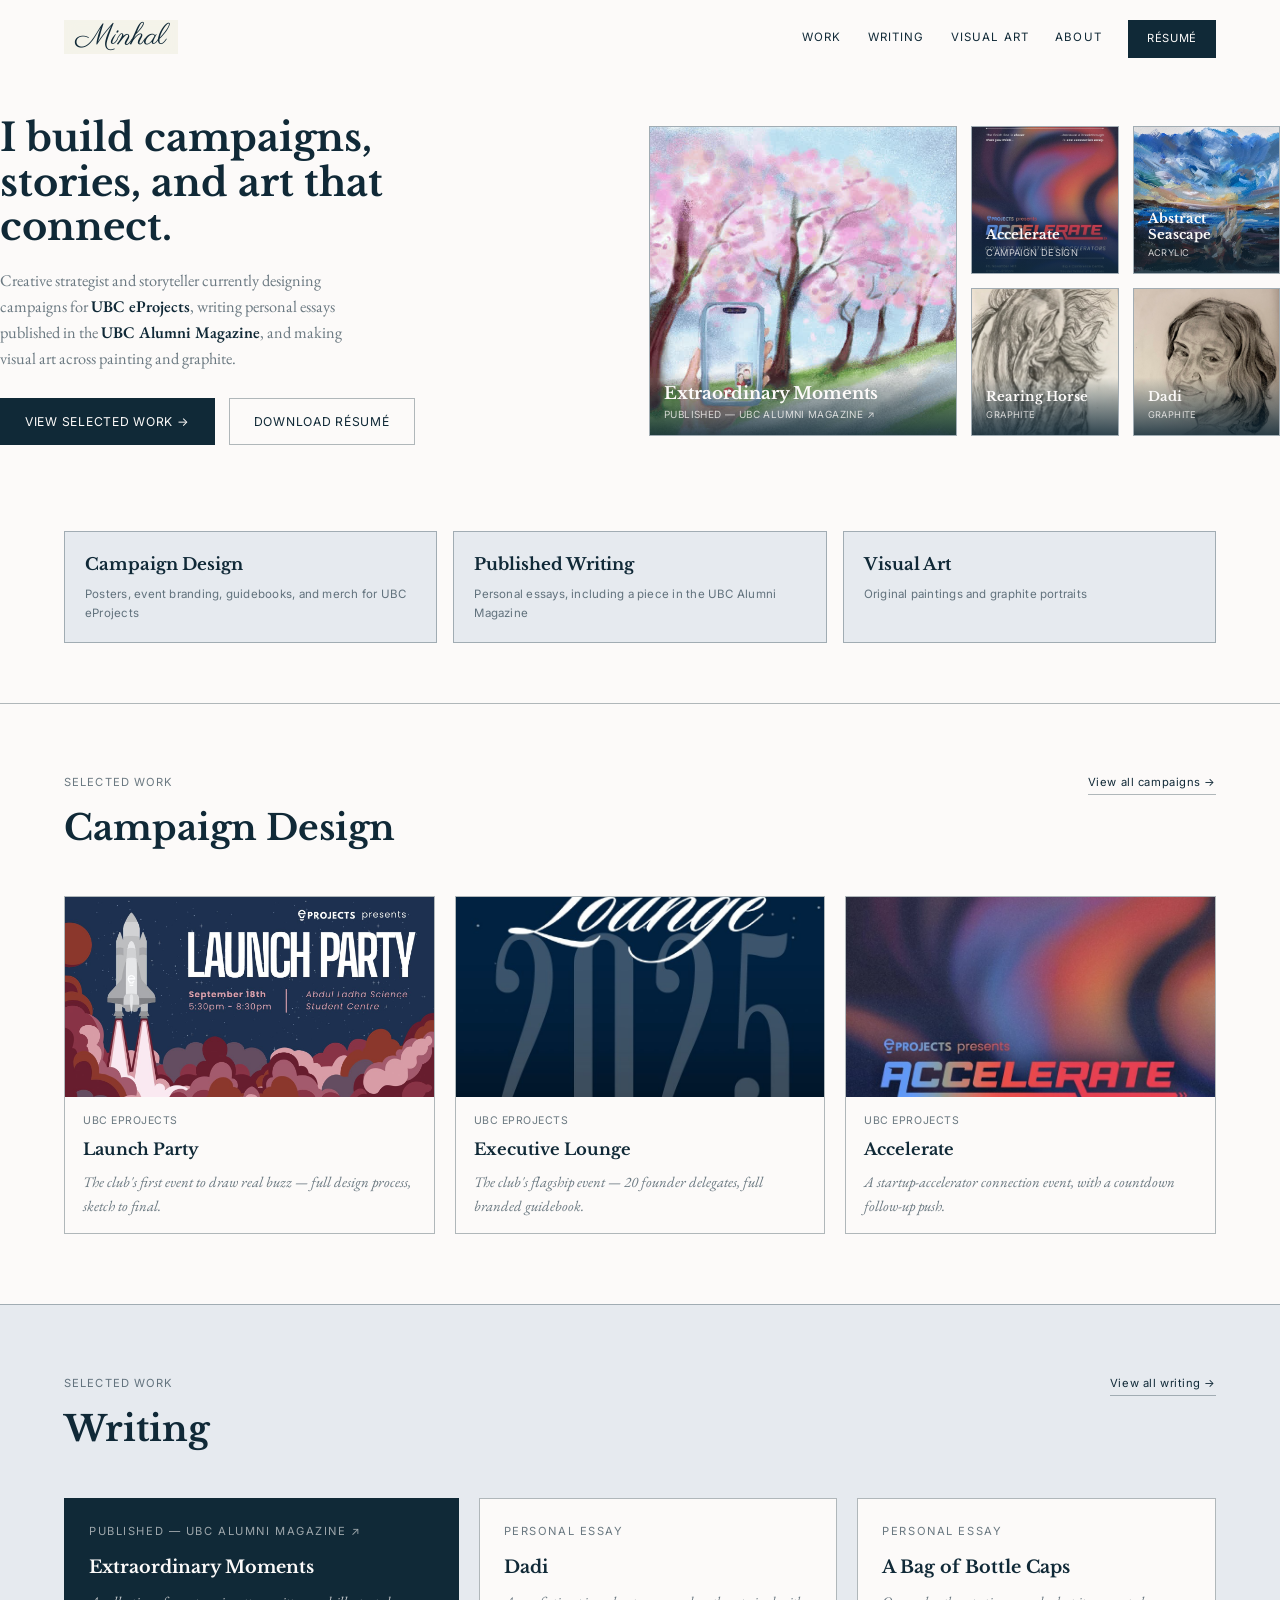
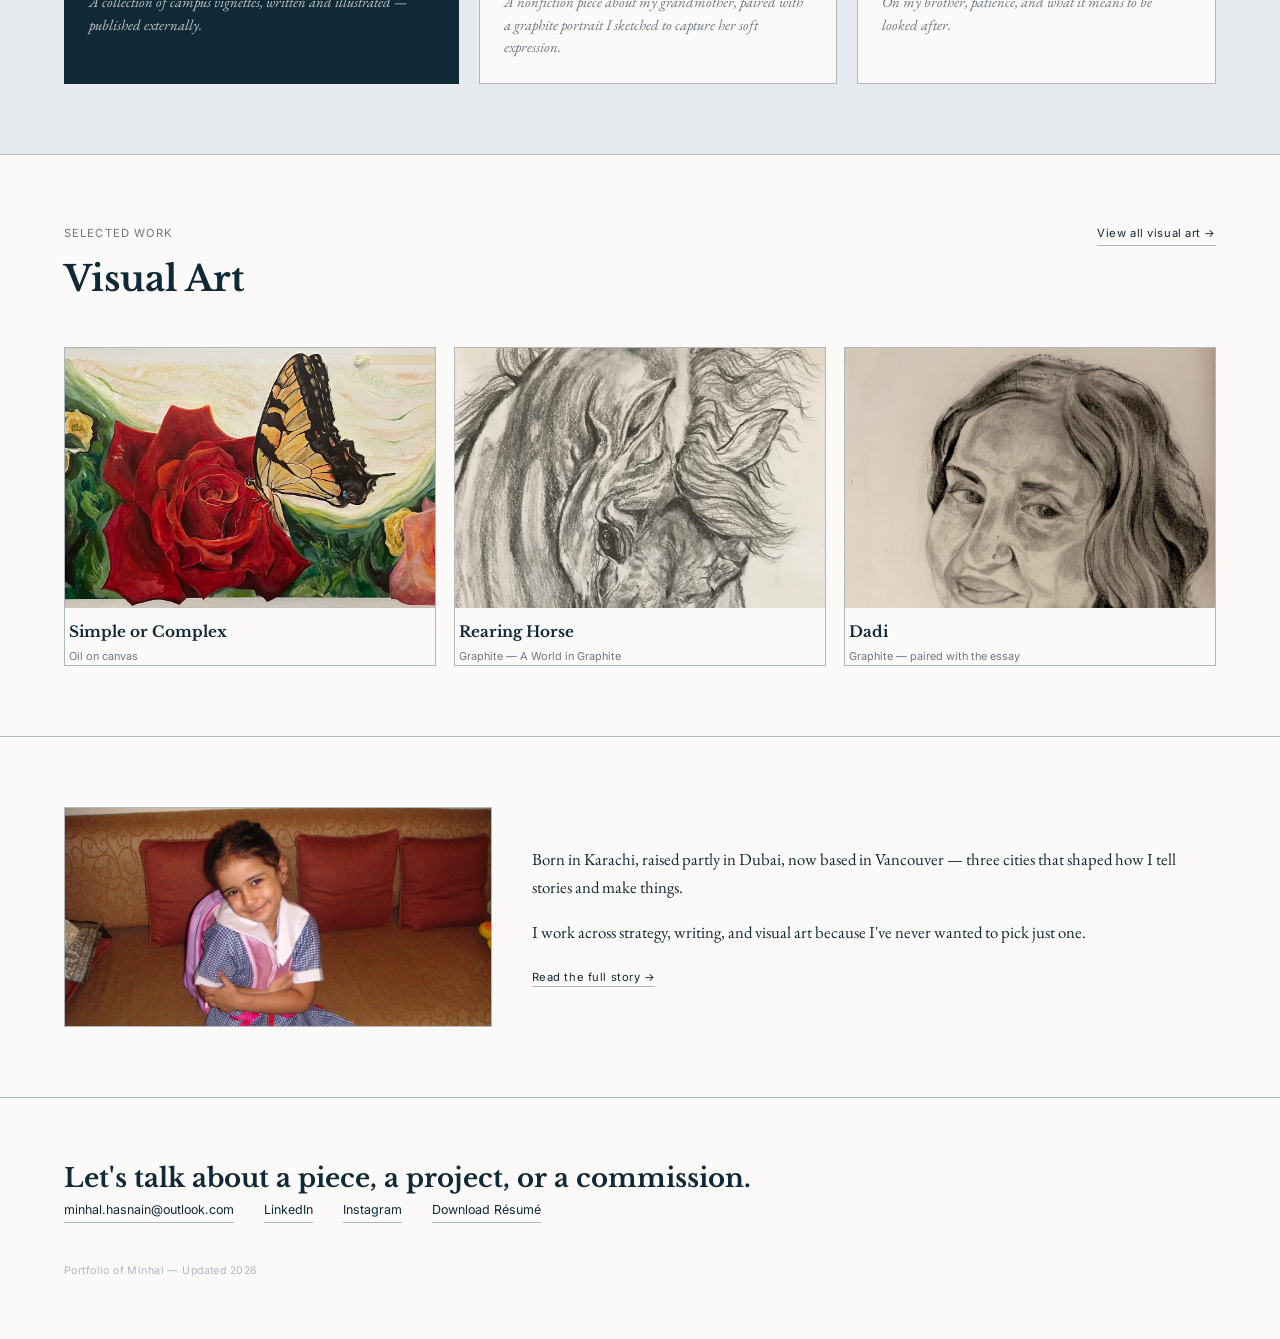
==== index.html @ 60fefc5b "Add files via upload" ====
<!DOCTYPE html>
<html lang="en">
<head>
<meta charset="UTF-8">
<meta name="viewport" content="width=device-width, initial-scale=1.0">
<title>Minhal — Portfolio</title>
<link rel="stylesheet" href="style.css">

<!--
  ============================================================
  HOW TO EDIT THIS FILE
  ============================================================
  Shared colors, fonts, and nav live in style.css. This file is
  the homepage: hero + curated teasers of Work, Writing, and
  Visual Art, each linking to their full page.

  RÉSUMÉ — the "#" links next to "Résumé" need a real file.
  Add resume.pdf to this folder and change href="#" to
  href="resume.pdf" everywhere it appears (nav + hero + footer).
  ============================================================
-->

<style>
  /* ---------- HERO ---------- */
  .hero { padding: 116px 0 46px; }
  .hero-grid { display: grid; grid-template-columns: 1fr 1.05fr; gap: 48px; align-items: center; }
  .hero-statement {
    font-size: clamp(1.7rem, 3vw, 2.7rem);
    font-weight: 700;
    line-height: 1.16;
    max-width: 15ch;
    margin-bottom: 18px;
  }
  .hero-sub {
    font-family: 'EB Garamond', serif;
    font-size: 1.02rem;
    color: var(--navy-soft);
    max-width: 44ch;
    margin-bottom: 26px;
  }
  .hero-sub strong { color: var(--navy); font-weight: 600; }
  .hero-ctas { display: flex; gap: 14px; flex-wrap: wrap; }
  .btn-primary {
    font-family: 'Inter', sans-serif; font-size: 0.76rem; letter-spacing: 0.06em; text-transform: uppercase;
    background: var(--navy); color: var(--cream); padding: 13px 24px; border: 1px solid var(--navy);
  }
  .btn-secondary {
    font-family: 'Inter', sans-serif; font-size: 0.76rem; letter-spacing: 0.06em; text-transform: uppercase;
    padding: 13px 24px; border: 1px solid var(--navy-faint);
  }
  .proof-strip { display: grid; grid-template-columns: repeat(3, 1fr); gap: 16px; padding: 40px 0 60px; }
  .proof-card { border: 1px solid var(--navy-faint); padding: 20px; background: var(--grey); }
  .proof-card .t { font-family: 'Libre Baskerville', serif; font-size: 1.05rem; font-weight: 700; margin-bottom: 6px; }
  .proof-card .d { font-family: 'Inter', sans-serif; font-size: 0.72rem; letter-spacing: 0.02em; color: var(--navy-soft); }

  /* ---------- GALLERY WALL (hero visual proof — sits beside hero text, in view without scrolling) ---------- */
  .gw-grid {
    display: grid;
    grid-template-columns: repeat(4, 1fr);
    grid-template-rows: repeat(2, 148px);
    gap: 14px;
  }
  .gw-tile {
    position: relative; display: block; overflow: hidden;
    border: 1px solid var(--navy-faint); background: var(--grey);
  }
  .gw-tile img, .gw-tile video {
    width: 100%; height: 100%; object-fit: cover; display: block;
    transition: transform 0.5s ease;
  }
  .gw-tile:hover img, .gw-tile:hover video { transform: scale(1.035); }
  .gw-featured { grid-column: 1 / 3; grid-row: 1 / 3; }
  .gw-caption {
    position: absolute; left: 0; right: 0; bottom: 0;
    padding: 12px 14px;
    background: linear-gradient(to top, rgba(16,41,55,0.85) 0%, rgba(16,41,55,0.4) 55%, transparent 100%);
  }
  .gw-caption .t { font-family: 'Libre Baskerville', serif; font-weight: 700; color: var(--cream); font-size: 0.82rem; line-height: 1.2; }
  .gw-featured .gw-caption .t { font-size: 1.05rem; }
  .gw-caption .m { font-family: 'Inter', sans-serif; font-size: 0.58rem; letter-spacing: 0.04em; text-transform: uppercase; color: rgba(252,250,249,0.78); margin-top: 3px; }
  .gw-featured .gw-caption .m { font-size: 0.62rem; }

  @media (max-width: 1080px) {
    .hero-grid { grid-template-columns: 1fr; }
    .gw-grid { grid-template-rows: repeat(2, 200px); }
  }
  @media (max-width: 560px) {
    .gw-grid { grid-template-columns: 1fr 1fr; grid-template-rows: 220px repeat(3, 170px); }
    .gw-featured { grid-column: 1 / 3; grid-row: 1 / 2; }
  }

  /* ---------- SECTIONS ---------- */
  section { padding: 70px 0; border-top: 1px solid var(--navy-faint); }
  .section-head { display: flex; justify-content: space-between; align-items: baseline; margin-bottom: 40px; flex-wrap: wrap; gap: 10px; }
  .section-eyebrow { font-family: 'Inter', sans-serif; font-size: 0.7rem; letter-spacing: 0.1em; text-transform: uppercase; color: var(--navy-soft); margin-bottom: 8px; }
  .section-head h2 { font-size: clamp(1.6rem, 3vw, 2.2rem); font-weight: 700; }
  .view-all { font-family: 'Inter', sans-serif; font-size: 0.7rem; letter-spacing: 0.05em; border-bottom: 1px solid var(--navy-faint); padding-bottom: 2px; }

  /* ---------- CAMPAIGNS TEASER ---------- */
  .campaign-grid { display: grid; grid-template-columns: repeat(3, 1fr); gap: 20px; }
  .campaign-card { border: 1px solid var(--navy-faint); display: block; transition: opacity 0.25s ease; }
  .campaign-card:hover { opacity: 0.85; }
  .campaign-img { height: 200px; overflow: hidden; background: var(--grey); }
  .campaign-img img { width: 100%; height: 100%; object-fit: cover; }
  .campaign-body { padding: 16px 18px; }
  .campaign-body .org { font-family: 'Inter', sans-serif; font-size: 0.66rem; letter-spacing: 0.05em; text-transform: uppercase; color: var(--navy-soft); margin-bottom: 6px; }
  .campaign-body .title { font-family: 'Libre Baskerville', serif; font-size: 1.02rem; font-weight: 700; margin-bottom: 8px; }
  .campaign-body .impact { font-family: 'EB Garamond', serif; font-style: italic; font-size: 0.92rem; color: var(--navy-soft); }

  /* ---------- WRITING TEASER ---------- */
  .writing-section { background: var(--grey); }
  .writing-grid { display: grid; grid-template-columns: 1.1fr 1fr 1fr; gap: 20px; }
  .writing-card { border: 1px solid var(--navy-faint); padding: 24px; display: block; background: var(--cream); transition: transform 0.25s ease, box-shadow 0.25s ease; }
  .writing-card:hover { transform: translateY(-3px); box-shadow: 0 12px 26px rgba(16,41,55,0.1); }
  .writing-card.featured { background: var(--navy); color: var(--cream); }
  .writing-card .genre { margin-bottom: 12px; }
  .writing-card.featured .genre { color: rgba(252,250,249,0.6); }
  .writing-card h3 { font-family: 'Libre Baskerville', serif; font-size: 1.1rem; font-weight: 700; margin-bottom: 10px; }
  .writing-card p { font-family: 'EB Garamond', serif; font-style: italic; font-size: 0.92rem; color: var(--navy-soft); line-height: 1.55; }
  .writing-card.featured p { color: rgba(252,250,249,0.75); }

  /* ---------- ART TEASER ---------- */
  .art-grid { display: grid; grid-template-columns: repeat(3, 1fr); gap: 18px; }
  .art-card { border: 1px solid var(--navy-faint); display: block; transition: opacity 0.25s ease; }
  .art-card:hover { opacity: 0.85; }
  .art-img { height: 260px; overflow: hidden; }
  .art-img img { width: 100%; height: 100%; object-fit: cover; }
  .art-caption { padding: 12px 4px 0; }
  .art-caption .t { font-family:'Libre Baskerville', serif; font-size: 0.95rem; font-weight: 700; }
  .art-caption .m { font-family:'Inter', sans-serif; font-size: 0.68rem; color: var(--navy-soft); margin-top: 3px; }

  /* ---------- ABOUT STRIP ---------- */
  .about-strip { display: grid; grid-template-columns: 1fr 1.6fr; gap: 40px; align-items: center; }
  .about-strip img { width: 100%; height: 220px; object-fit: cover; border: 1px solid var(--navy-faint); object-position: center 15%; }
  .about-strip p { font-family: 'EB Garamond', serif; font-size: 1.05rem; line-height: 1.7; margin-bottom: 16px; }

  /* ---------- FOOTER ---------- */
  footer { padding: 60px 0; border-top: 1px solid var(--navy-faint); }
  .contact-row { display: flex; gap: 30px; flex-wrap: wrap; font-family: 'Inter', sans-serif; font-size: 0.78rem; }
  .contact-row a { border-bottom: 1px solid var(--navy-faint); padding-bottom: 2px; }
  .fine-print { margin-top: 40px; font-family: 'Inter', sans-serif; font-size: 0.66rem; color: var(--navy-faint); letter-spacing: 0.04em; }

  @media (max-width: 860px) {
    .proof-strip, .campaign-grid, .art-grid { grid-template-columns: 1fr; }
    .writing-grid { grid-template-columns: 1fr; }
    .about-strip { grid-template-columns: 1fr; }
  }
</style>
</head>
<body>

<a class="mark" href="index.html">Minhal</a>
<nav class="nav-desktop">
  <a class="nav-link" href="work.html">Work</a>
  <a class="nav-link" href="writing.html">Writing</a>
  <a class="nav-link" href="art.html">Visual Art</a>
  <a class="nav-link" href="about.html">About</a>
  <a class="btn-resume" href="#">Résumé</a>
</nav>
<div class="nav-mobile-toggle" id="hamburger"><span></span></div>
<div class="mobile-menu" id="mobileMenu">
  <a class="mobile-link" href="work.html">Work</a>
  <a class="mobile-link" href="writing.html">Writing</a>
  <a class="mobile-link" href="art.html">Visual Art</a>
  <a class="mobile-link" href="about.html">About</a>
  <a class="btn-resume" href="#">Résumé</a>
</div>

<!-- HERO — text and gallery wall side by side, both in view without scrolling -->
<div class="wrap hero">
  <div class="hero-grid">
    <div class="hero-text">
      <h1 class="hero-statement display">I build campaigns, stories, and art that connect.</h1>
      <p class="hero-sub">Creative strategist and storyteller currently designing campaigns for <strong>UBC eProjects</strong>, writing personal essays published in the <strong>UBC Alumni Magazine</strong>, and making visual art across painting and graphite.</p>
      <div class="hero-ctas">
        <a class="btn-primary" href="work.html">View Selected Work →</a>
        <a class="btn-secondary" href="#">Download Résumé</a>
      </div>
    </div>

    <!-- GALLERY WALL — 5 pieces, one featured -->
    <div class="hero-gallery">
      <div class="gw-grid">
        <a class="gw-tile gw-featured" href="https://magazine.alumni.ubc.ca/2026/campus/extraordinary-moments-ubc-vignettes-ill-never-forget" target="_blank" rel="noopener">
          <video autoplay muted loop playsinline poster="images/extraordinary-moments-poster.jpg">
            <source src="images/extraordinary-moments.mp4" type="video/mp4">
          </video>
          <div class="gw-caption">
            <div class="t">Extraordinary Moments</div>
            <div class="m">Published — UBC Alumni Magazine ↗</div>
          </div>
        </a>
        <a class="gw-tile" href="work.html#accelerate">
          <img src="images/eprojects-campaigns/accelerate-poster.jpg" alt="Accelerate campaign poster">
          <div class="gw-caption">
            <div class="t">Accelerate</div>
            <div class="m">Campaign Design</div>
          </div>
        </a>
        <a class="gw-tile" href="art.html">
          <img src="images/landscapes/abstract-seascape.jpg" alt="Abstract ocean painting">
          <div class="gw-caption">
            <div class="t">Abstract Seascape</div>
            <div class="m">Acrylic</div>
          </div>
        </a>
        <a class="gw-tile" href="graphite.html">
          <img src="images/rearing-horse.jpg" alt="Rearing Horse graphite drawing" style="object-position:center 20%;">
          <div class="gw-caption">
            <div class="t">Rearing Horse</div>
            <div class="m">Graphite</div>
          </div>
        </a>
        <a class="gw-tile" href="essay-dadi.html">
          <img src="images/dadi-portrait.jpg" alt="Graphite portrait of Dadi" style="object-position:center 15%;">
          <div class="gw-caption">
            <div class="t">Dadi</div>
            <div class="m">Graphite</div>
          </div>
        </a>
      </div>
    </div>
  </div>
</div>

<div class="wrap">
  <div class="proof-strip">
    <div class="proof-card"><div class="t">Campaign Design</div><div class="d">Posters, event branding, guidebooks, and merch for UBC eProjects</div></div>
    <div class="proof-card"><div class="t">Published Writing</div><div class="d">Personal essays, including a piece in the UBC Alumni Magazine</div></div>
    <div class="proof-card"><div class="t">Visual Art</div><div class="d">Original paintings and graphite portraits</div></div>
  </div>
</div>

<!-- CAMPAIGNS — leads, most relevant to strategist/coordinator roles -->
<section id="campaigns">
  <div class="wrap">
    <div class="section-head">
      <div>
        <div class="section-eyebrow">Selected Work</div>
        <h2 class="display">Campaign Design</h2>
      </div>
      <a class="view-all" href="work.html">View all campaigns →</a>
    </div>
    <div class="campaign-grid">
      <a class="campaign-card" href="work.html#launch-party">
        <div class="campaign-img"><img src="images/eprojects-campaigns/launch-party-final-wide.jpg" alt="Launch Party campaign poster"></div>
        <div class="campaign-body">
          <div class="org">UBC eProjects</div>
          <div class="title">Launch Party</div>
          <div class="impact">The club's first event to draw real buzz — full design process, sketch to final.</div>
        </div>
      </a>
      <a class="campaign-card" href="work.html#executive-lounge">
        <div class="campaign-img"><img src="images/eprojects-campaigns/exec-lounge-cover.jpg" alt="Executive Lounge guidebook cover"></div>
        <div class="campaign-body">
          <div class="org">UBC eProjects</div>
          <div class="title">Executive Lounge</div>
          <div class="impact">The club's flagship event — 20 founder delegates, full branded guidebook.</div>
        </div>
      </a>
      <a class="campaign-card" href="work.html#accelerate">
        <div class="campaign-img"><img src="images/eprojects-campaigns/accelerate-poster.jpg" alt="Accelerate campaign poster"></div>
        <div class="campaign-body">
          <div class="org">UBC eProjects</div>
          <div class="title">Accelerate</div>
          <div class="impact">A startup-accelerator connection event, with a countdown follow-up push.</div>
        </div>
      </a>
    </div>
  </div>
</section>

<!-- WRITING TEASER -->
<section class="writing-section">
  <div class="wrap">
    <div class="section-head">
      <div>
        <div class="section-eyebrow">Selected Work</div>
        <h2 class="display">Writing</h2>
      </div>
      <a class="view-all" href="writing.html">View all writing →</a>
    </div>
    <div class="writing-grid">
      <a class="writing-card featured" href="https://magazine.alumni.ubc.ca/2026/campus/extraordinary-moments-ubc-vignettes-ill-never-forget" target="_blank" rel="noopener">
        <div class="genre label">Published — UBC Alumni Magazine ↗</div>
        <h3>Extraordinary Moments</h3>
        <p>A collection of campus vignettes, written and illustrated — published externally.</p>
      </a>
      <a class="writing-card" href="essay-dadi.html">
        <div class="genre label">Personal Essay</div>
        <h3>Dadi</h3>
        <p>A nonfiction piece about my grandmother, paired with a graphite portrait I sketched to capture her soft expression.</p>
      </a>
      <a class="writing-card" href="essay-bottle-caps.html">
        <div class="genre label">Personal Essay</div>
        <h3>A Bag of Bottle Caps</h3>
        <p>On my brother, patience, and what it means to be looked after.</p>
      </a>
    </div>
  </div>
</section>

<!-- VISUAL ART TEASER -->
<section id="visual-art">
  <div class="wrap">
    <div class="section-head">
      <div>
        <div class="section-eyebrow">Selected Work</div>
        <h2 class="display">Visual Art</h2>
      </div>
      <a class="view-all" href="art.html">View all visual art →</a>
    </div>
    <div class="art-grid">
      <a class="art-card" href="simple-or-complex.html">
        <div class="art-img"><img src="images/simple-or-complex.jpeg" alt="Simple or Complex painting"></div>
        <div class="art-caption"><div class="t">Simple or Complex</div><div class="m">Oil on canvas</div></div>
      </a>
      <a class="art-card" href="graphite.html">
        <div class="art-img"><img src="images/rearing-horse.jpg" alt="Rearing Horse graphite drawing" style="object-position:center 20%;"></div>
        <div class="art-caption"><div class="t">Rearing Horse</div><div class="m">Graphite — A World in Graphite</div></div>
      </a>
      <a class="art-card" href="essay-dadi.html">
        <div class="art-img"><img src="images/dadi-portrait.jpg" alt="Dadi portrait drawing" style="object-position:center 15%;"></div>
        <div class="art-caption"><div class="t">Dadi</div><div class="m">Graphite — paired with the essay</div></div>
      </a>
    </div>
  </div>
</section>

<!-- ABOUT STRIP -->
<section id="about-teaser">
  <div class="wrap about-strip">
    <img src="images/going-to-sckl.jpg" alt="Minhal as a child, backpack on, ready for her first day of school" style="object-position:center 20%;">
    <div>
      <p>Born in Karachi, raised partly in Dubai, now based in Vancouver — three cities that shaped how I tell stories and make things.</p>
      <p>I work across strategy, writing, and visual art because I've never wanted to pick just one.</p>
      <a class="view-all" href="about.html">Read the full story →</a>
    </div>
  </div>
</section>

<footer id="contact">
  <div class="wrap">
    <h2 class="display">Let's talk about a piece, a project, or a commission.</h2>
    <div class="contact-row">
      <a href="mailto:minhal.hasnain@outlook.com">minhal.hasnain@outlook.com</a>
      <a href="#">LinkedIn</a>
      <a href="https://www.instagram.com/spilling.ink.mh/" target="_blank" rel="noopener">Instagram</a>
      <a href="#">Download Résumé</a>
    </div>
    <div class="fine-print">Portfolio of Minhal — Updated 2026</div>
  </div>
</footer>

<script>
  const hamburger = document.getElementById('hamburger');
  const mobileMenu = document.getElementById('mobileMenu');
  hamburger.addEventListener('click', () => { hamburger.classList.toggle('open'); mobileMenu.classList.toggle('open'); });
  document.querySelectorAll('.mobile-menu a').forEach(a => {
    a.addEventListener('click', () => { hamburger.classList.remove('open'); mobileMenu.classList.remove('open'); });
  });
</script>

</body>
</html>
---- style.css ----
/* ============================================================
   SHARED STYLES — loaded by both index.html and about.html
   Edit colors and fonts here once; both pages update.
   ============================================================ */
@import url('https://fonts.googleapis.com/css2?family=Libre+Baskerville:ital,wght@0,400;0,700;1,400&family=EB+Garamond:ital,wght@0,400;0,500;0,600;1,400&family=Inter:wght@400;500&family=Parisienne&display=swap');

:root {
  /* ---- EDIT YOUR COLORS HERE ---- */
  --cream: #fcfaf9;
  --teal:  #bfdbdd;
  --grey:  #e6eaef;
  --navy:  #102937;
  /* one-time accent used only for the About page name gradient */
  --vivid-blue: #5E8AEF;
  --vivid-blue-light: #24CAEA;
  --vivid-dark: #14114A;
  /* -------------------------------- */
  --navy-soft: rgba(16, 41, 55, 0.62);
  --navy-faint: rgba(16, 41, 55, 0.32);
}

* { box-sizing: border-box; margin: 0; padding: 0; }
html { scroll-behavior: smooth; }
body {
  background: var(--cream);
  color: var(--navy);
  font-family: 'EB Garamond', serif;
  font-size: 1.08rem;
  line-height: 1.6;
  -webkit-font-smoothing: antialiased;
  overflow-x: hidden;
}
a { color: inherit; text-decoration: none; }
.display { font-family: 'Libre Baskerville', serif; }
.label {
  font-family: 'Inter', sans-serif;
  font-size: 0.7rem;
  letter-spacing: 0.14em;
  text-transform: uppercase;
  color: var(--navy-soft);
}
.wrap { max-width: 1400px; margin: 0 auto; padding: 0 clamp(20px, 5vw, 64px); }

/* ---------- SIGNATURE (fixed top-left, links home) ---------- */
.mark {
  position: fixed;
  top: 20px;
  left: clamp(20px, 5vw, 64px);
  z-index: 60;
  font-family: 'Parisienne', cursive;
  font-size: 1.9rem;
  color: var(--navy);
  background: rgba(242, 240, 228, 0.75);
  backdrop-filter: blur(6px);
  padding: 2px 12px;
  line-height: 1;
}

/* ---------- DESKTOP NAV — flat, 4 items, résumé CTA ---------- */
.nav-desktop {
  position: fixed;
  top: 20px;
  right: clamp(20px, 5vw, 64px);
  z-index: 60;
  display: flex;
  align-items: center;
  gap: 26px;
  font-family: 'Inter', sans-serif;
  font-size: 0.72rem;
  letter-spacing: 0.1em;
  text-transform: uppercase;
}
.nav-desktop a.nav-link {
  position: relative;
  padding-bottom: 3px;
}
.nav-desktop a.nav-link::after {
  content: ""; position: absolute; left: 0; bottom: 0;
  width: 0%; height: 1px; background: var(--navy);
  transition: width 0.25s ease;
}
.nav-desktop a.nav-link:hover::after { width: 100%; }
.btn-resume {
  font-family: 'Inter', sans-serif; font-size: 0.7rem; letter-spacing: 0.06em; text-transform: uppercase;
  background: var(--navy); color: var(--cream); padding: 9px 18px; border: 1px solid var(--navy);
  transition: opacity 0.2s ease;
}
.btn-resume:hover { opacity: 0.85; }

/* ---------- MOBILE HAMBURGER + MENU (flat) ---------- */
.nav-mobile-toggle {
  display: none; position: fixed; top: 20px; right: 20px; z-index: 70;
  width: 40px; height: 40px; background: rgba(242,240,228,0.9);
  border: 1px solid var(--navy-faint); align-items: center; justify-content: center; cursor: pointer;
}
.nav-mobile-toggle span { display: block; width: 18px; height: 1px; background: var(--navy); position: relative; }
.nav-mobile-toggle span::before, .nav-mobile-toggle span::after {
  content: ""; position: absolute; left: 0; width: 18px; height: 1px; background: var(--navy);
  transition: transform 0.25s ease;
}
.nav-mobile-toggle span::before { top: -6px; }
.nav-mobile-toggle span::after { top: 6px; }
.nav-mobile-toggle.open span { background: transparent; }
.nav-mobile-toggle.open span::before { transform: translateY(6px) rotate(45deg); }
.nav-mobile-toggle.open span::after { transform: translateY(-6px) rotate(-45deg); }

.mobile-menu {
  position: fixed; inset: 0; background: var(--cream); z-index: 65;
  padding: 100px 32px 40px; display: flex; flex-direction: column; gap: 4px;
  transform: translateX(100%); transition: transform 0.35s ease; overflow-y: auto;
}
.mobile-menu.open { transform: translateX(0); }
.mobile-menu a.mobile-link {
  display: block; padding: 18px 0; border-bottom: 1px solid var(--navy-faint);
  font-family: 'Libre Baskerville', serif; font-size: 1.3rem; font-weight: 700;
}
.mobile-menu .btn-resume { margin-top: 24px; text-align: center; }

@media (max-width: 860px) {
  .nav-desktop { display: none; }
  .nav-mobile-toggle { display: flex; }
}

/* ---------- SECTIONS GENERAL ---------- */
section { padding: 100px 0; border-top: 1px solid var(--navy-faint); }
.section-head { display: flex; justify-content: space-between; align-items: baseline; margin-bottom: 50px; flex-wrap: wrap; gap: 12px; }
.section-head h2 { font-size: clamp(1.8rem, 3.4vw, 2.6rem); font-weight: 700; }
.section-index { font-family: 'Inter', sans-serif; font-size: 0.7rem; letter-spacing: 0.1em; color: var(--navy-soft); }
.subhead { font-family: 'Inter', sans-serif; font-size: 0.72rem; letter-spacing: 0.1em; text-transform: uppercase; color: var(--navy-soft); margin: 44px 0 20px; border-top: 1px solid var(--navy-faint); padding-top: 20px; display:flex; justify-content:space-between; align-items:baseline; }
.subhead:first-of-type { margin-top: 0; border-top: none; padding-top: 0; }
.view-all { font-family: 'Inter', sans-serif; font-size: 0.68rem; letter-spacing: 0.06em; border-bottom: 1px solid var(--navy-soft); padding-bottom: 1px; text-transform: none; }
.view-all:hover { border-color: var(--teal); background: var(--teal); }

.placeholder-note { position: absolute; inset: 0; display: flex; align-items: center; justify-content: center; font-family: 'Inter', sans-serif; font-size: 0.62rem; letter-spacing: 0.08em; text-transform: uppercase; color: rgba(16,41,55,0.4); text-align: center; padding: 0 12px; }
.fill-a { background: linear-gradient(135deg, var(--teal), var(--cream)); }
.fill-b { background: linear-gradient(160deg, var(--navy), var(--teal)); }
.fill-c { background: linear-gradient(200deg, var(--grey), var(--teal)); }
.fill-d { background: linear-gradient(120deg, var(--cream), var(--navy) 140%); }
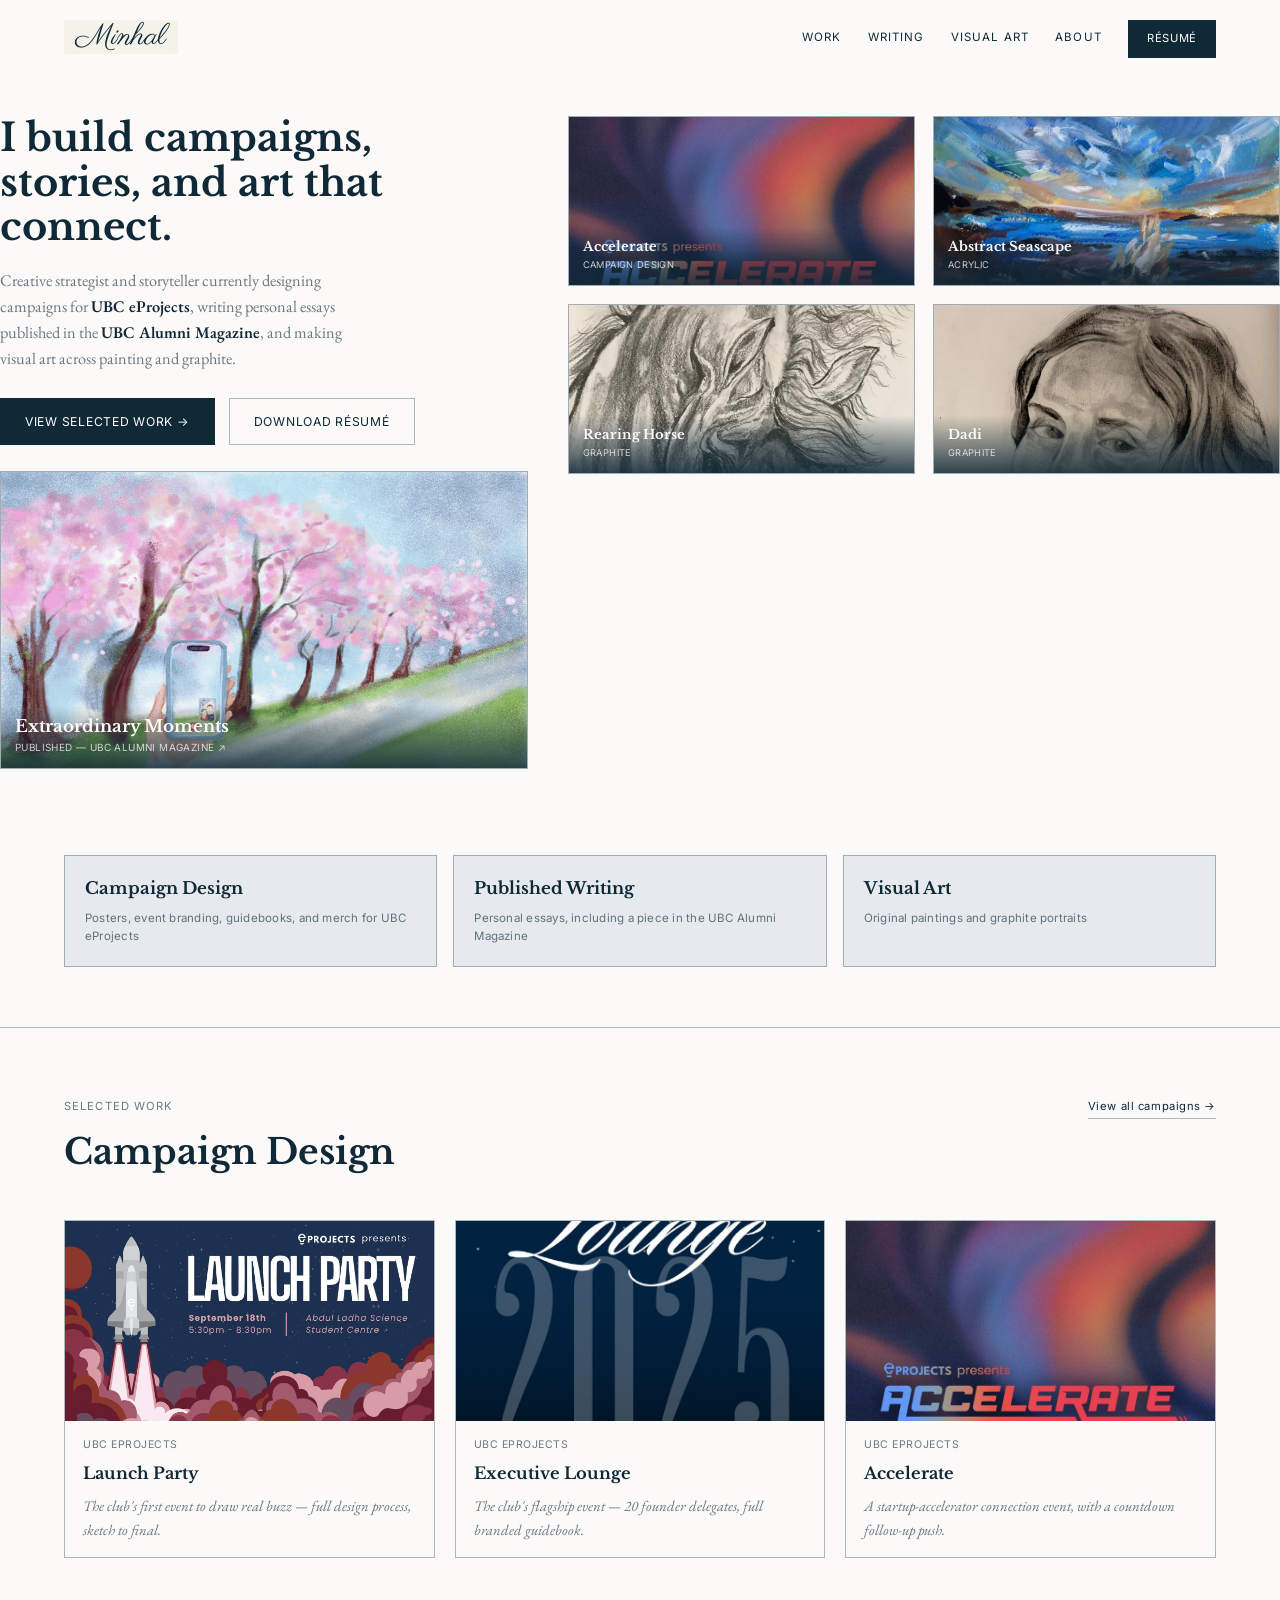
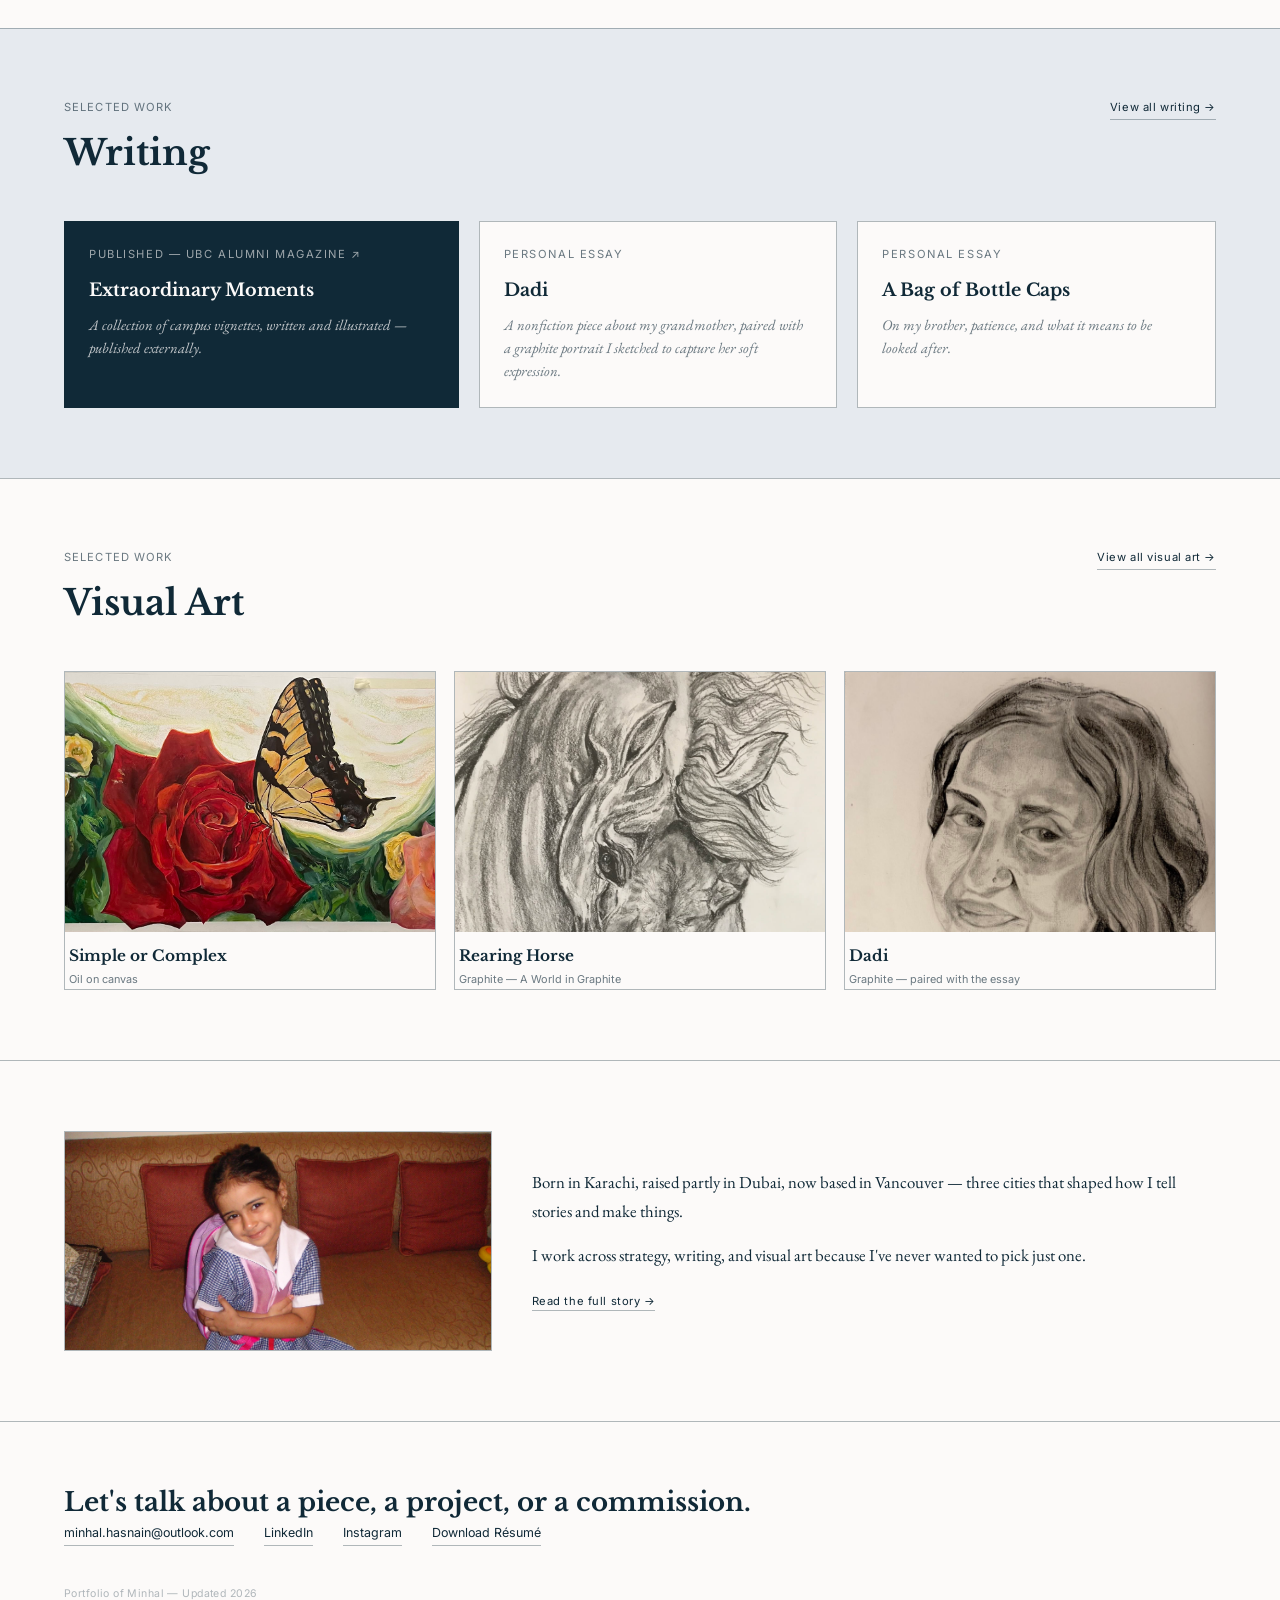
==== commit 82761148: "Add files via upload" ====
--- a/index.html
+++ b/index.html
@@ -23,7 +23,7 @@
 <style>
   /* ---------- HERO ---------- */
   .hero { padding: 116px 0 46px; }
-  .hero-grid { display: grid; grid-template-columns: 1fr 1.05fr; gap: 48px; align-items: center; }
+  .hero-grid { display: grid; grid-template-columns: 1fr 1.35fr; gap: 40px; }
   .hero-statement {
     font-size: clamp(1.7rem, 3vw, 2.7rem);
     font-weight: 700;
@@ -53,40 +53,41 @@
   .proof-card .t { font-family: 'Libre Baskerville', serif; font-size: 1.05rem; font-weight: 700; margin-bottom: 6px; }
   .proof-card .d { font-family: 'Inter', sans-serif; font-size: 0.72rem; letter-spacing: 0.02em; color: var(--navy-soft); }
 
-  /* ---------- GALLERY WALL (hero visual proof — sits beside hero text, in view without scrolling) ---------- */
-  .gw-grid {
+  /* ---------- HERO VISUALS — text + one large image left, 2x2 grid right ---------- */
+  .hero-left { display: flex; flex-direction: column; gap: 26px; }
+  .hero-right {
     display: grid;
-    grid-template-columns: repeat(4, 1fr);
-    grid-template-rows: repeat(2, 148px);
-    gap: 14px;
-  }
-  .gw-tile {
+    grid-template-columns: 1fr 1fr;
+    grid-template-rows: repeat(2, 170px);
+    gap: 18px;
+  }
+  .hero-tile {
     position: relative; display: block; overflow: hidden;
     border: 1px solid var(--navy-faint); background: var(--grey);
   }
-  .gw-tile img, .gw-tile video {
+  .hero-left .hero-tile { flex: 1; min-height: 200px; }
+  .hero-tile img, .hero-tile video {
     width: 100%; height: 100%; object-fit: cover; display: block;
     transition: transform 0.5s ease;
   }
-  .gw-tile:hover img, .gw-tile:hover video { transform: scale(1.035); }
-  .gw-featured { grid-column: 1 / 3; grid-row: 1 / 3; }
-  .gw-caption {
+  .hero-tile:hover img, .hero-tile:hover video { transform: scale(1.035); }
+  .hero-tile .cap {
     position: absolute; left: 0; right: 0; bottom: 0;
     padding: 12px 14px;
     background: linear-gradient(to top, rgba(16,41,55,0.85) 0%, rgba(16,41,55,0.4) 55%, transparent 100%);
   }
-  .gw-caption .t { font-family: 'Libre Baskerville', serif; font-weight: 700; color: var(--cream); font-size: 0.82rem; line-height: 1.2; }
-  .gw-featured .gw-caption .t { font-size: 1.05rem; }
-  .gw-caption .m { font-family: 'Inter', sans-serif; font-size: 0.58rem; letter-spacing: 0.04em; text-transform: uppercase; color: rgba(252,250,249,0.78); margin-top: 3px; }
-  .gw-featured .gw-caption .m { font-size: 0.62rem; }
+  .hero-tile .cap .t { font-family: 'Libre Baskerville', serif; font-weight: 700; color: var(--cream); font-size: 0.82rem; line-height: 1.2; }
+  .hero-tile .cap .m { font-family: 'Inter', sans-serif; font-size: 0.58rem; letter-spacing: 0.04em; text-transform: uppercase; color: rgba(252,250,249,0.78); margin-top: 3px; }
+  .hero-left .hero-tile .cap .t { font-size: 1.05rem; }
+  .hero-left .hero-tile .cap .m { font-size: 0.62rem; }
 
   @media (max-width: 1080px) {
     .hero-grid { grid-template-columns: 1fr; }
-    .gw-grid { grid-template-rows: repeat(2, 200px); }
+    .hero-left .hero-tile { min-height: 300px; }
+    .hero-right { grid-template-rows: repeat(2, 200px); }
   }
   @media (max-width: 560px) {
-    .gw-grid { grid-template-columns: 1fr 1fr; grid-template-rows: 220px repeat(3, 170px); }
-    .gw-featured { grid-column: 1 / 3; grid-row: 1 / 2; }
+    .hero-right { grid-template-rows: repeat(2, 170px); }
   }
 
   /* ---------- SECTIONS ---------- */
@@ -166,59 +167,60 @@
   <a class="btn-resume" href="#">Résumé</a>
 </div>
 
-<!-- HERO — text and gallery wall side by side, both in view without scrolling -->
+<!-- HERO — text stacked above one large image on the left, 2x2 grid of 4 images on the right -->
 <div class="wrap hero">
   <div class="hero-grid">
-    <div class="hero-text">
-      <h1 class="hero-statement display">I build campaigns, stories, and art that connect.</h1>
-      <p class="hero-sub">Creative strategist and storyteller currently designing campaigns for <strong>UBC eProjects</strong>, writing personal essays published in the <strong>UBC Alumni Magazine</strong>, and making visual art across painting and graphite.</p>
-      <div class="hero-ctas">
-        <a class="btn-primary" href="work.html">View Selected Work →</a>
-        <a class="btn-secondary" href="#">Download Résumé</a>
+    <div class="hero-left">
+      <div class="hero-text">
+        <h1 class="hero-statement display">I build campaigns, stories, and art that connect.</h1>
+        <p class="hero-sub">Creative strategist and storyteller currently designing campaigns for <strong>UBC eProjects</strong>, writing personal essays published in the <strong>UBC Alumni Magazine</strong>, and making visual art across painting and graphite.</p>
+        <div class="hero-ctas">
+          <a class="btn-primary" href="work.html">View Selected Work →</a>
+          <a class="btn-secondary" href="#">Download Résumé</a>
+        </div>
       </div>
-    </div>
-
-    <!-- GALLERY WALL — 5 pieces, one featured -->
-    <div class="hero-gallery">
-      <div class="gw-grid">
-        <a class="gw-tile gw-featured" href="https://magazine.alumni.ubc.ca/2026/campus/extraordinary-moments-ubc-vignettes-ill-never-forget" target="_blank" rel="noopener">
-          <video autoplay muted loop playsinline poster="images/extraordinary-moments-poster.jpg">
-            <source src="images/extraordinary-moments.mp4" type="video/mp4">
-          </video>
-          <div class="gw-caption">
-            <div class="t">Extraordinary Moments</div>
-            <div class="m">Published — UBC Alumni Magazine ↗</div>
-          </div>
-        </a>
-        <a class="gw-tile" href="work.html#accelerate">
-          <img src="images/eprojects-campaigns/accelerate-poster.jpg" alt="Accelerate campaign poster">
-          <div class="gw-caption">
-            <div class="t">Accelerate</div>
-            <div class="m">Campaign Design</div>
-          </div>
-        </a>
-        <a class="gw-tile" href="art.html">
-          <img src="images/landscapes/abstract-seascape.jpg" alt="Abstract ocean painting">
-          <div class="gw-caption">
-            <div class="t">Abstract Seascape</div>
-            <div class="m">Acrylic</div>
-          </div>
-        </a>
-        <a class="gw-tile" href="graphite.html">
-          <img src="images/rearing-horse.jpg" alt="Rearing Horse graphite drawing" style="object-position:center 20%;">
-          <div class="gw-caption">
-            <div class="t">Rearing Horse</div>
-            <div class="m">Graphite</div>
-          </div>
-        </a>
-        <a class="gw-tile" href="essay-dadi.html">
-          <img src="images/dadi-portrait.jpg" alt="Graphite portrait of Dadi" style="object-position:center 15%;">
-          <div class="gw-caption">
-            <div class="t">Dadi</div>
-            <div class="m">Graphite</div>
-          </div>
-        </a>
-      </div>
+
+      <a class="hero-tile" href="https://magazine.alumni.ubc.ca/2026/campus/extraordinary-moments-ubc-vignettes-ill-never-forget" target="_blank" rel="noopener">
+        <video autoplay muted loop playsinline poster="images/extraordinary-moments-poster.jpg">
+          <source src="images/extraordinary-moments.mp4" type="video/mp4">
+        </video>
+        <div class="cap">
+          <div class="t">Extraordinary Moments</div>
+          <div class="m">Published — UBC Alumni Magazine ↗</div>
+        </div>
+      </a>
+    </div>
+
+    <!-- 2x2 grid of 4 pieces -->
+    <div class="hero-right">
+      <a class="hero-tile" href="work.html#accelerate">
+        <img src="images/eprojects-campaigns/accelerate-poster.jpg" alt="Accelerate campaign poster">
+        <div class="cap">
+          <div class="t">Accelerate</div>
+          <div class="m">Campaign Design</div>
+        </div>
+      </a>
+      <a class="hero-tile" href="art.html">
+        <img src="images/landscapes/abstract-seascape.jpg" alt="Abstract ocean painting">
+        <div class="cap">
+          <div class="t">Abstract Seascape</div>
+          <div class="m">Acrylic</div>
+        </div>
+      </a>
+      <a class="hero-tile" href="graphite.html">
+        <img src="images/rearing-horse.jpg" alt="Rearing Horse graphite drawing" style="object-position:center 20%;">
+        <div class="cap">
+          <div class="t">Rearing Horse</div>
+          <div class="m">Graphite</div>
+        </div>
+      </a>
+      <a class="hero-tile" href="essay-dadi.html">
+        <img src="images/dadi-portrait.jpg" alt="Graphite portrait of Dadi" style="object-position:center 15%;">
+        <div class="cap">
+          <div class="t">Dadi</div>
+          <div class="m">Graphite</div>
+        </div>
+      </a>
     </div>
   </div>
 </div>
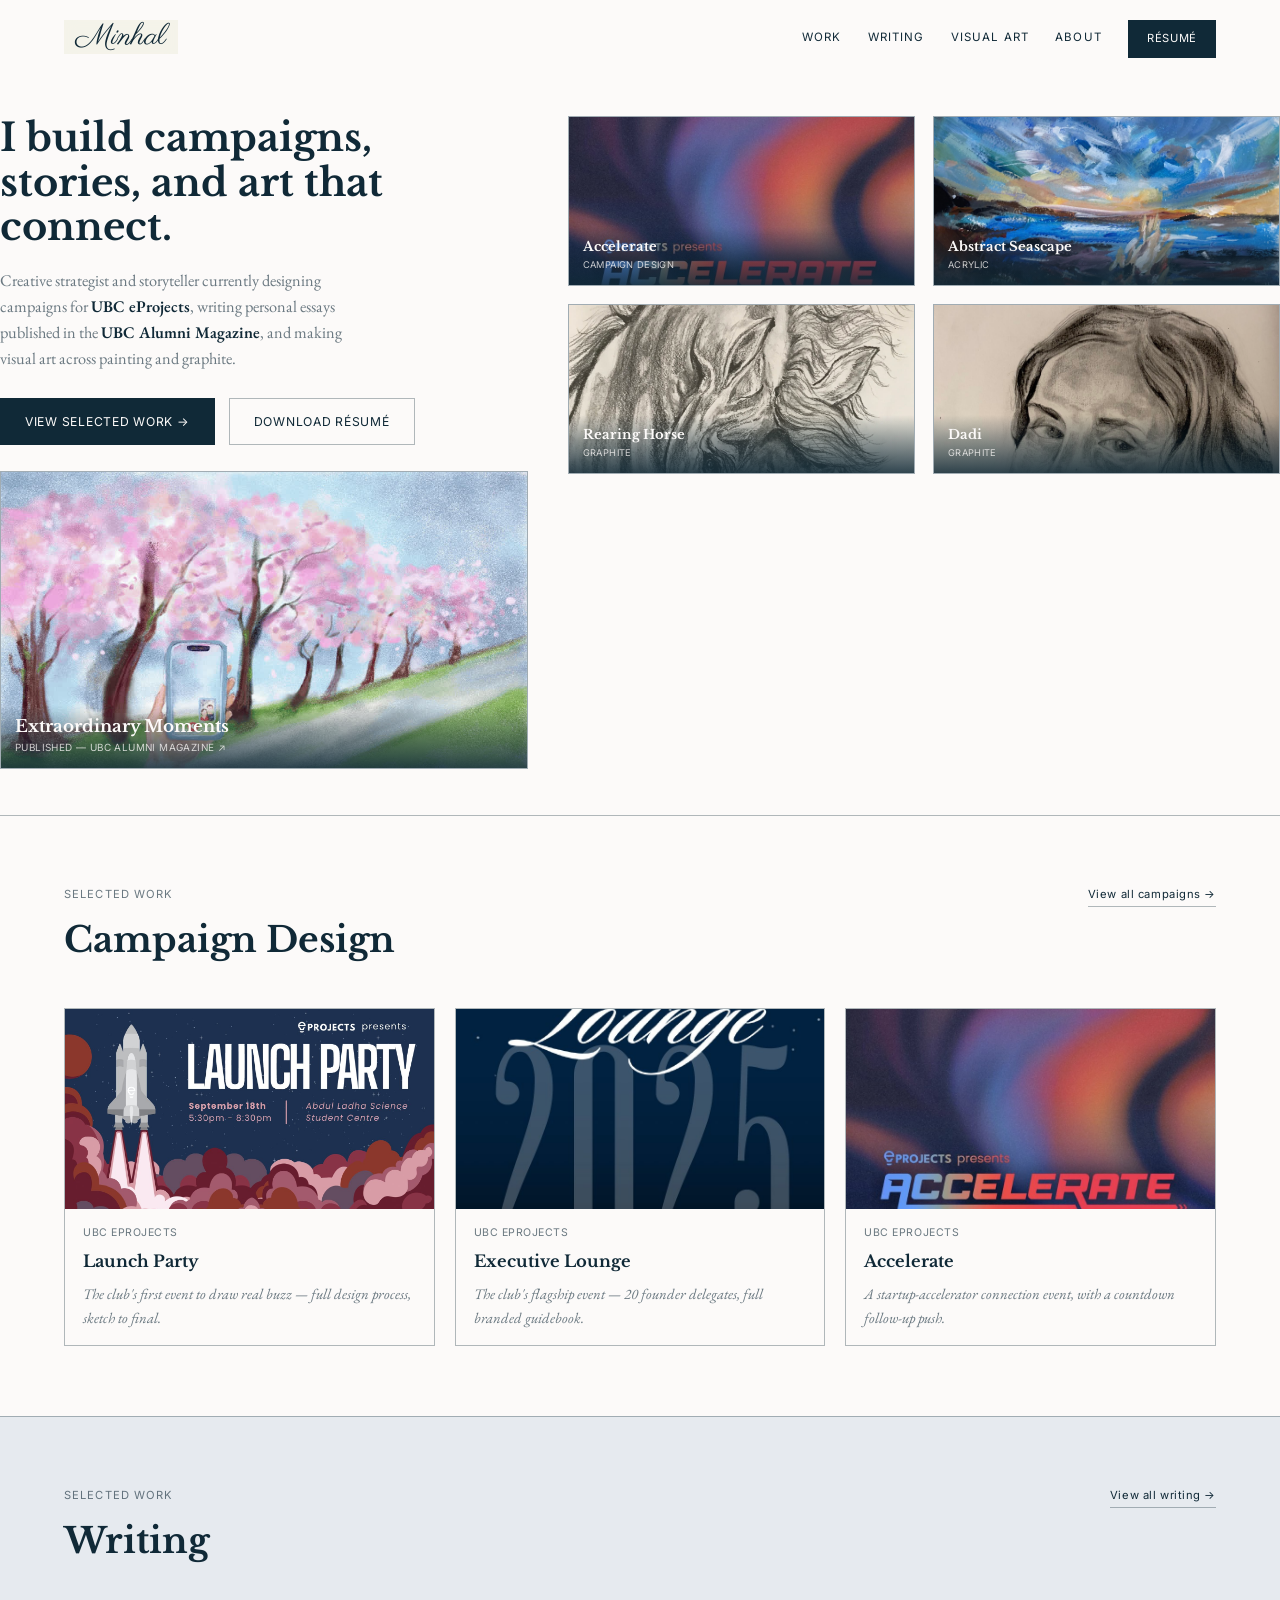
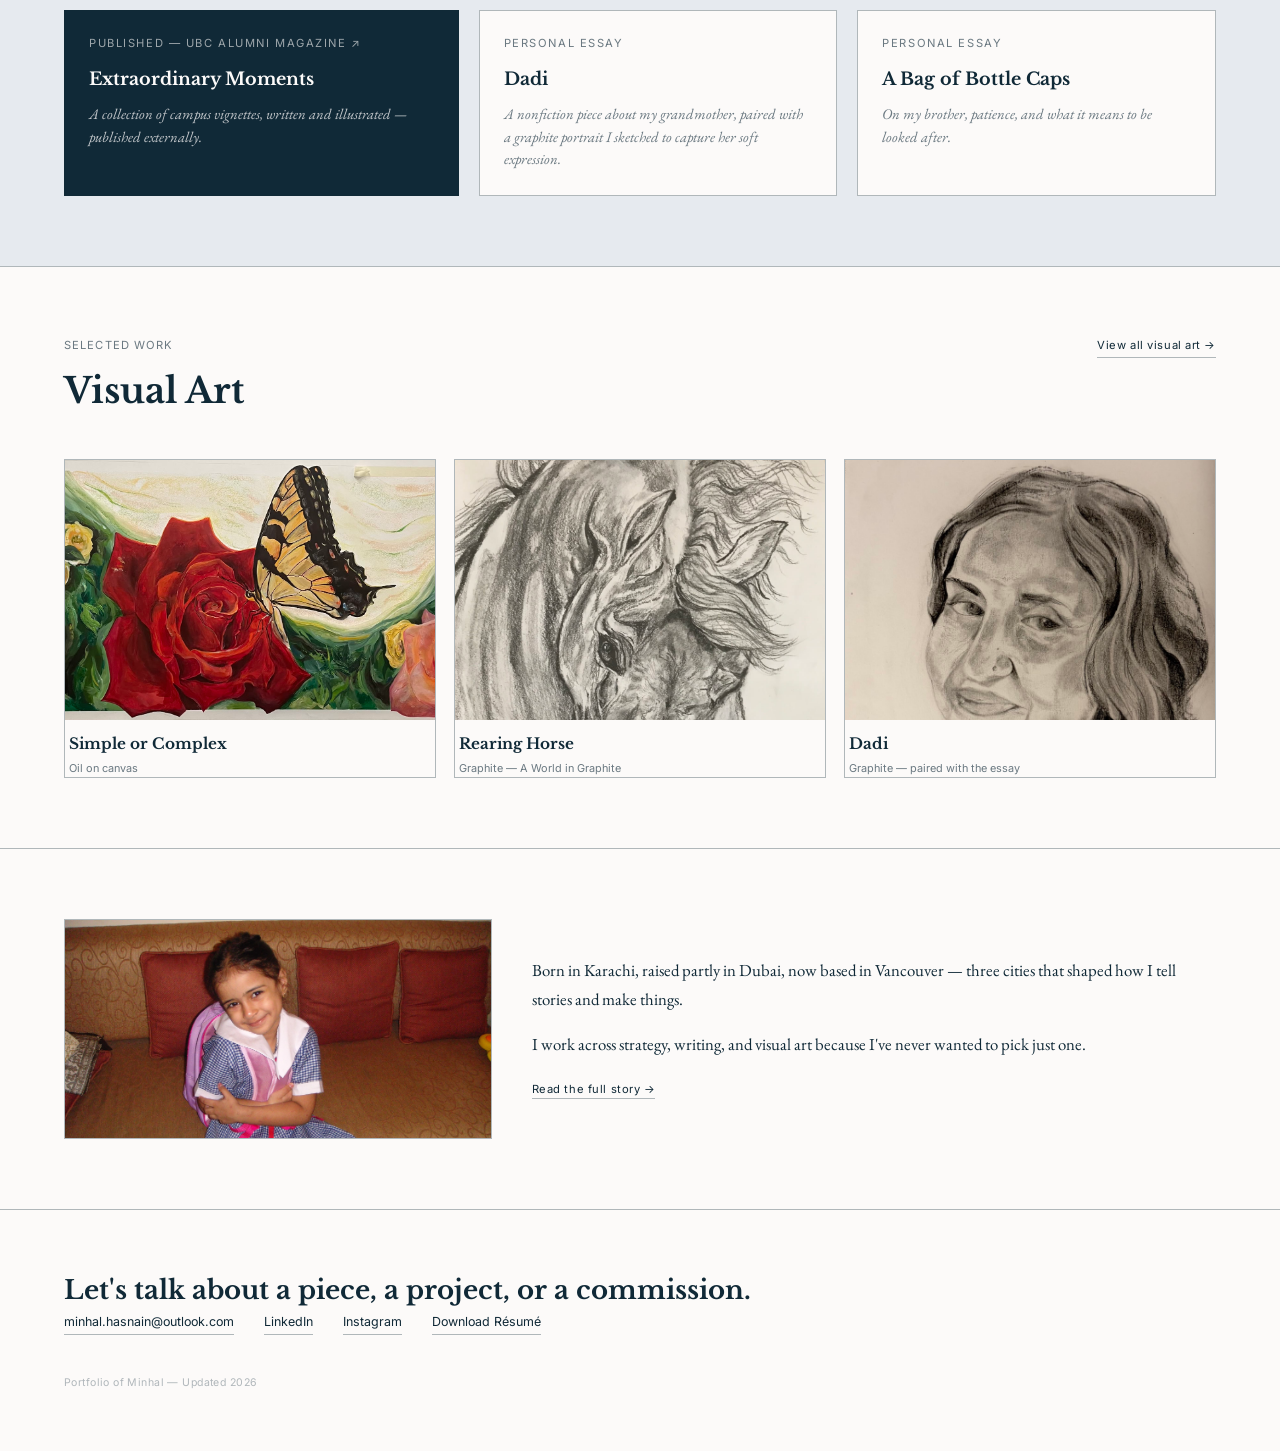
==== commit 96cbd1c7: "Remove proof cards section from index.html Removed proof cards section from the index.html file." ====
--- a/index.html
+++ b/index.html
@@ -225,14 +225,6 @@
   </div>
 </div>
 
-<div class="wrap">
-  <div class="proof-strip">
-    <div class="proof-card"><div class="t">Campaign Design</div><div class="d">Posters, event branding, guidebooks, and merch for UBC eProjects</div></div>
-    <div class="proof-card"><div class="t">Published Writing</div><div class="d">Personal essays, including a piece in the UBC Alumni Magazine</div></div>
-    <div class="proof-card"><div class="t">Visual Art</div><div class="d">Original paintings and graphite portraits</div></div>
-  </div>
-</div>
-
 <!-- CAMPAIGNS — leads, most relevant to strategist/coordinator roles -->
 <section id="campaigns">
   <div class="wrap">
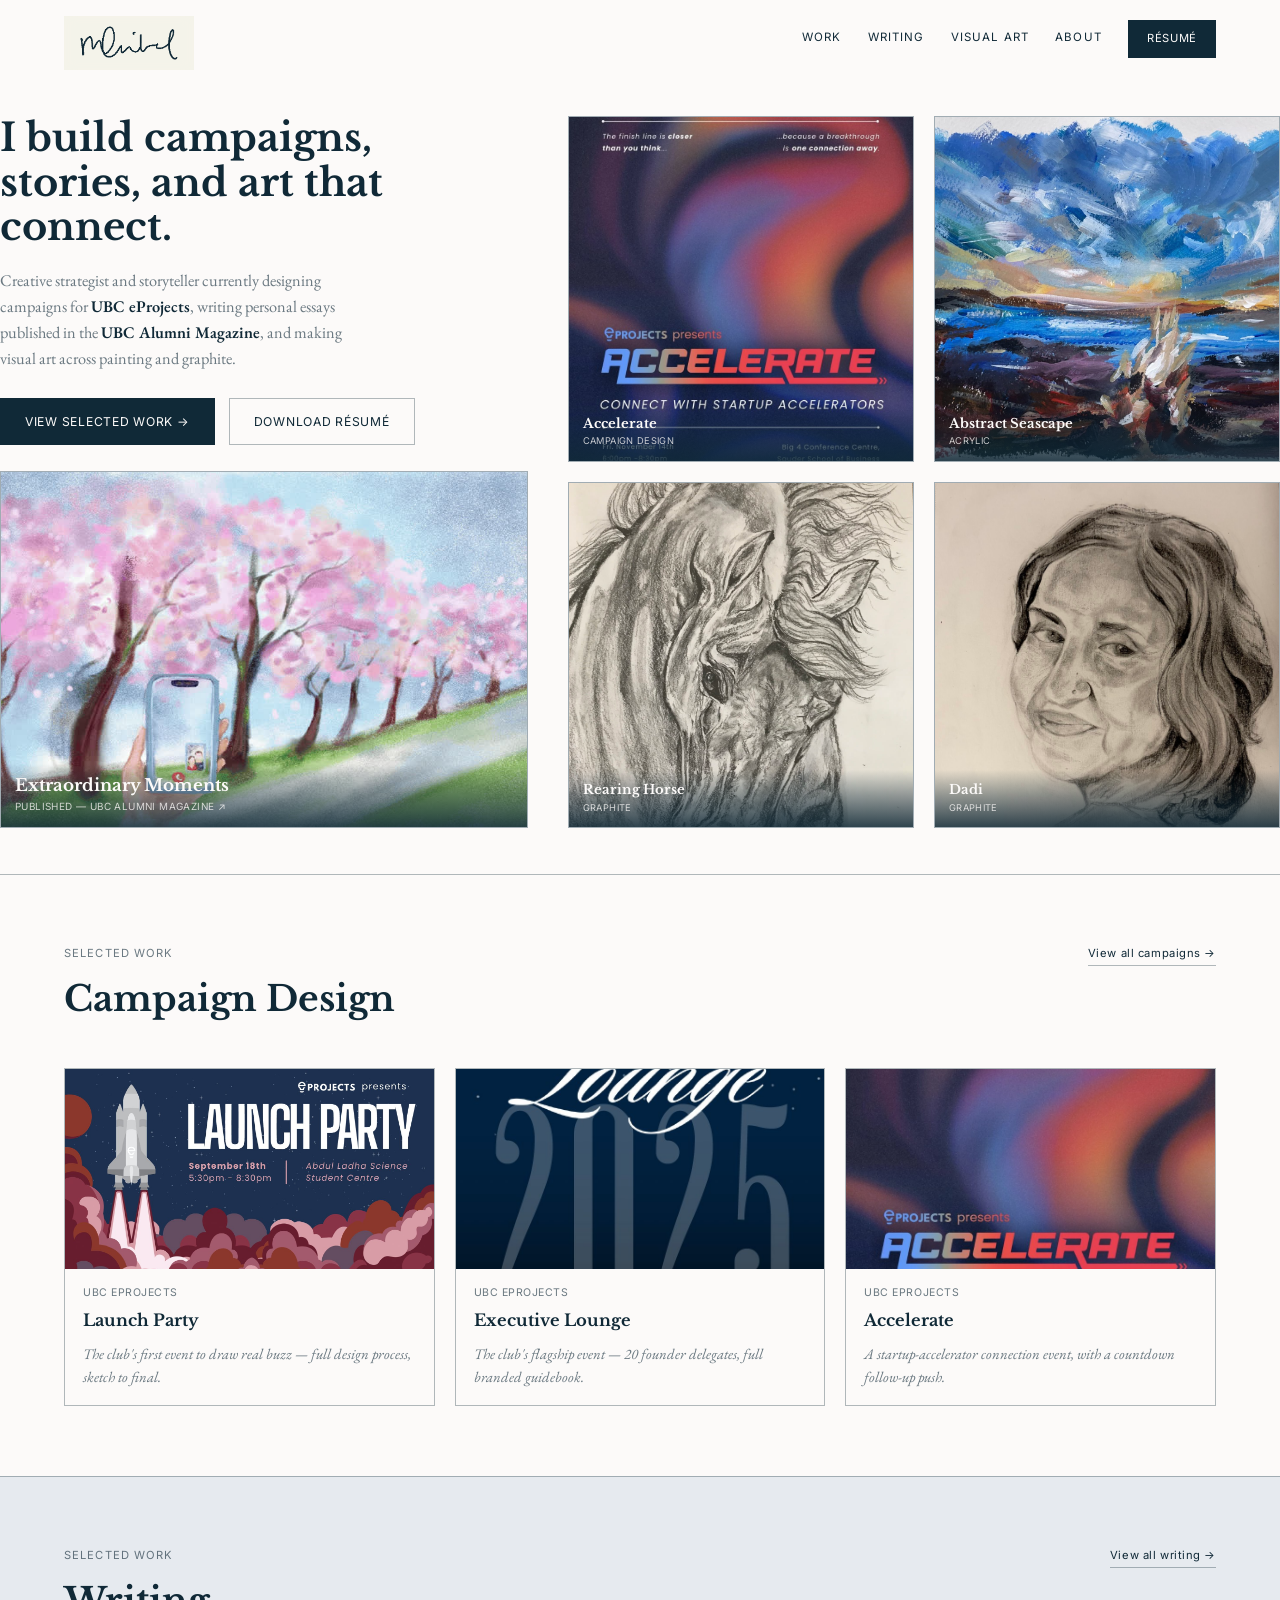
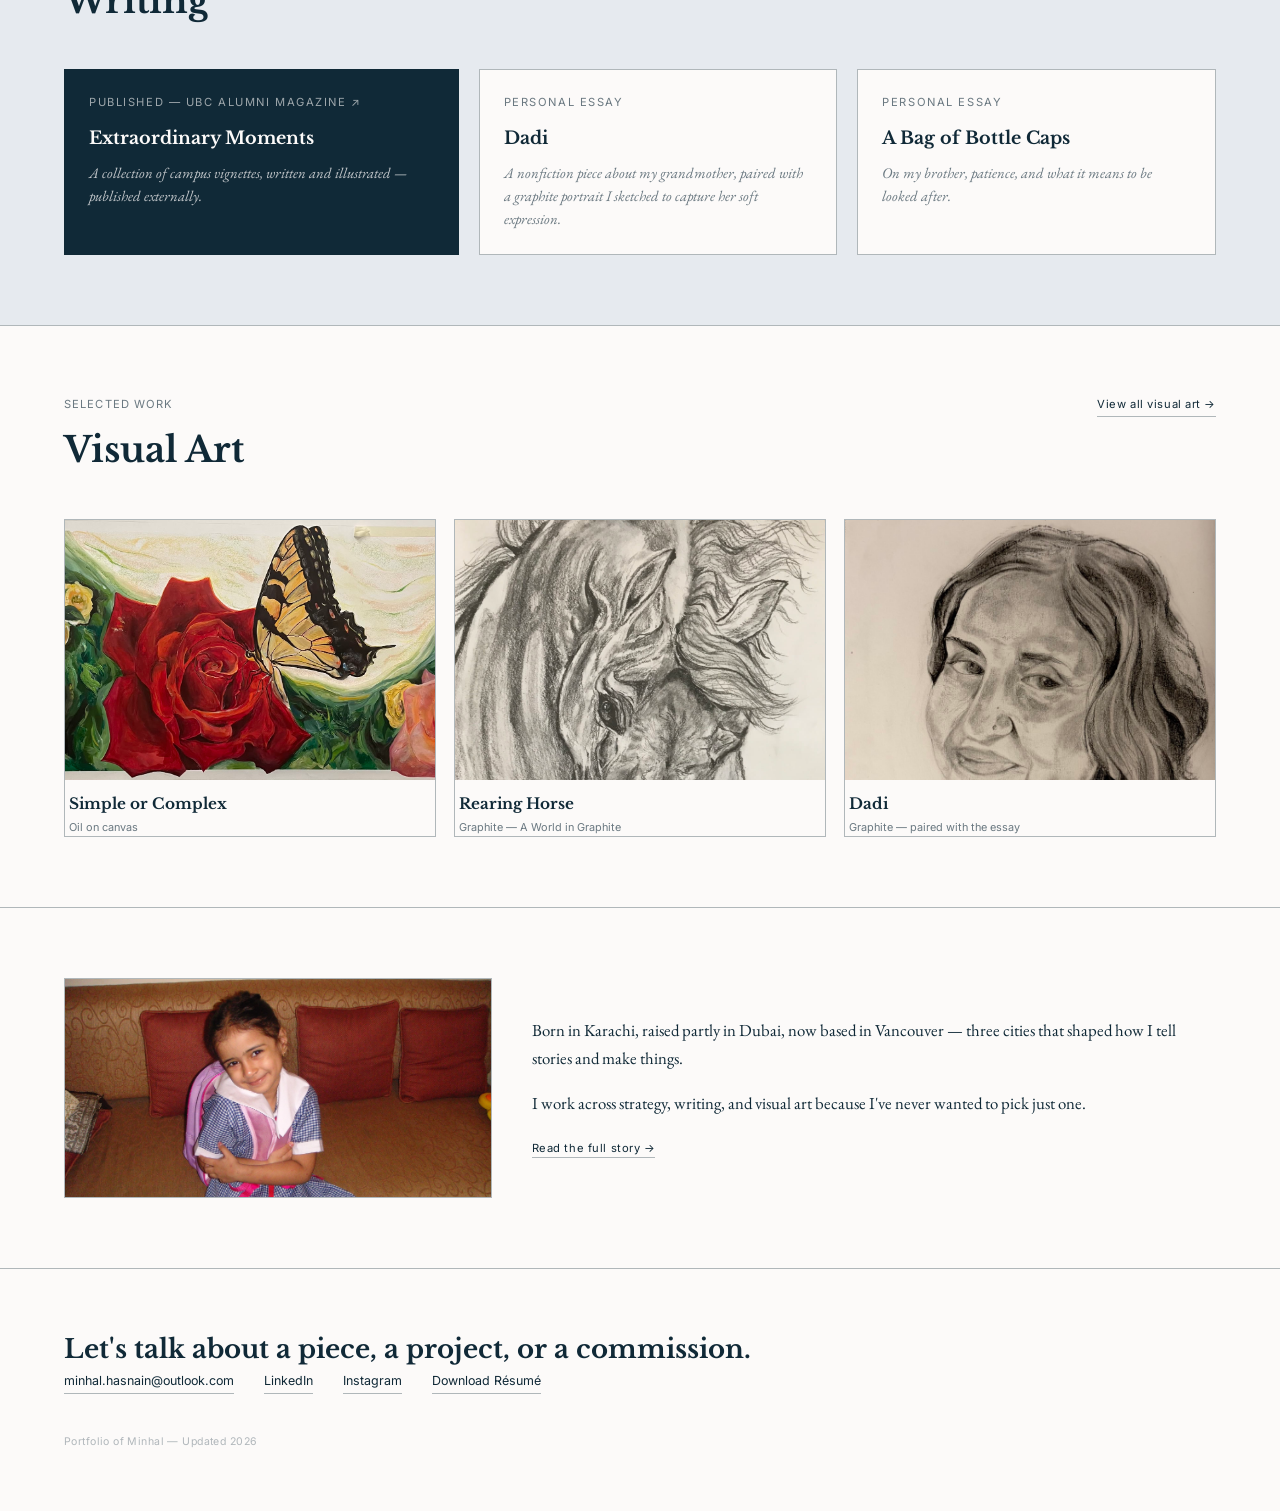
==== commit 32beb919: "Add files via upload" ====
--- a/index.html
+++ b/index.html
@@ -48,24 +48,21 @@
     font-family: 'Inter', sans-serif; font-size: 0.76rem; letter-spacing: 0.06em; text-transform: uppercase;
     padding: 13px 24px; border: 1px solid var(--navy-faint);
   }
-  .proof-strip { display: grid; grid-template-columns: repeat(3, 1fr); gap: 16px; padding: 40px 0 60px; }
-  .proof-card { border: 1px solid var(--navy-faint); padding: 20px; background: var(--grey); }
-  .proof-card .t { font-family: 'Libre Baskerville', serif; font-size: 1.05rem; font-weight: 700; margin-bottom: 6px; }
-  .proof-card .d { font-family: 'Inter', sans-serif; font-size: 0.72rem; letter-spacing: 0.02em; color: var(--navy-soft); }
 
   /* ---------- HERO VISUALS — text + one large image left, 2x2 grid right ---------- */
   .hero-left { display: flex; flex-direction: column; gap: 26px; }
   .hero-right {
     display: grid;
     grid-template-columns: 1fr 1fr;
-    grid-template-rows: repeat(2, 170px);
-    gap: 18px;
-  }
+    gap: 20px;
+    align-content: start;
+  }
+  .hero-right .hero-tile { aspect-ratio: 1; }
   .hero-tile {
     position: relative; display: block; overflow: hidden;
     border: 1px solid var(--navy-faint); background: var(--grey);
   }
-  .hero-left .hero-tile { flex: 1; min-height: 200px; }
+  .hero-left .hero-tile { flex: 1; min-height: 280px; }
   .hero-tile img, .hero-tile video {
     width: 100%; height: 100%; object-fit: cover; display: block;
     transition: transform 0.5s ease;
@@ -83,11 +80,7 @@
 
   @media (max-width: 1080px) {
     .hero-grid { grid-template-columns: 1fr; }
-    .hero-left .hero-tile { min-height: 300px; }
-    .hero-right { grid-template-rows: repeat(2, 200px); }
-  }
-  @media (max-width: 560px) {
-    .hero-right { grid-template-rows: repeat(2, 170px); }
+    .hero-left .hero-tile { min-height: 320px; }
   }
 
   /* ---------- SECTIONS ---------- */
@@ -142,7 +135,7 @@
   .fine-print { margin-top: 40px; font-family: 'Inter', sans-serif; font-size: 0.66rem; color: var(--navy-faint); letter-spacing: 0.04em; }
 
   @media (max-width: 860px) {
-    .proof-strip, .campaign-grid, .art-grid { grid-template-columns: 1fr; }
+    .campaign-grid, .art-grid { grid-template-columns: 1fr; }
     .writing-grid { grid-template-columns: 1fr; }
     .about-strip { grid-template-columns: 1fr; }
   }
@@ -150,7 +143,7 @@
 </head>
 <body>
 
-<a class="mark" href="index.html">Minhal</a>
+<a class="mark" href="index.html"><img src="images/signature.png" alt="Minhal — signature"></a>
 <nav class="nav-desktop">
   <a class="nav-link" href="work.html">Work</a>
   <a class="nav-link" href="writing.html">Writing</a>
--- a/style.css
+++ b/style.css
@@ -44,16 +44,19 @@
 /* ---------- SIGNATURE (fixed top-left, links home) ---------- */
 .mark {
   position: fixed;
-  top: 20px;
+  top: 16px;
   left: clamp(20px, 5vw, 64px);
   z-index: 60;
-  font-family: 'Parisienne', cursive;
-  font-size: 1.9rem;
-  color: var(--navy);
+  display: block;
   background: rgba(242, 240, 228, 0.75);
   backdrop-filter: blur(6px);
-  padding: 2px 12px;
+  padding: 6px 12px;
   line-height: 1;
+}
+.mark img {
+  display: block;
+  height: 42px;
+  width: auto;
 }
 
 /* ---------- DESKTOP NAV — flat, 4 items, résumé CTA ---------- */
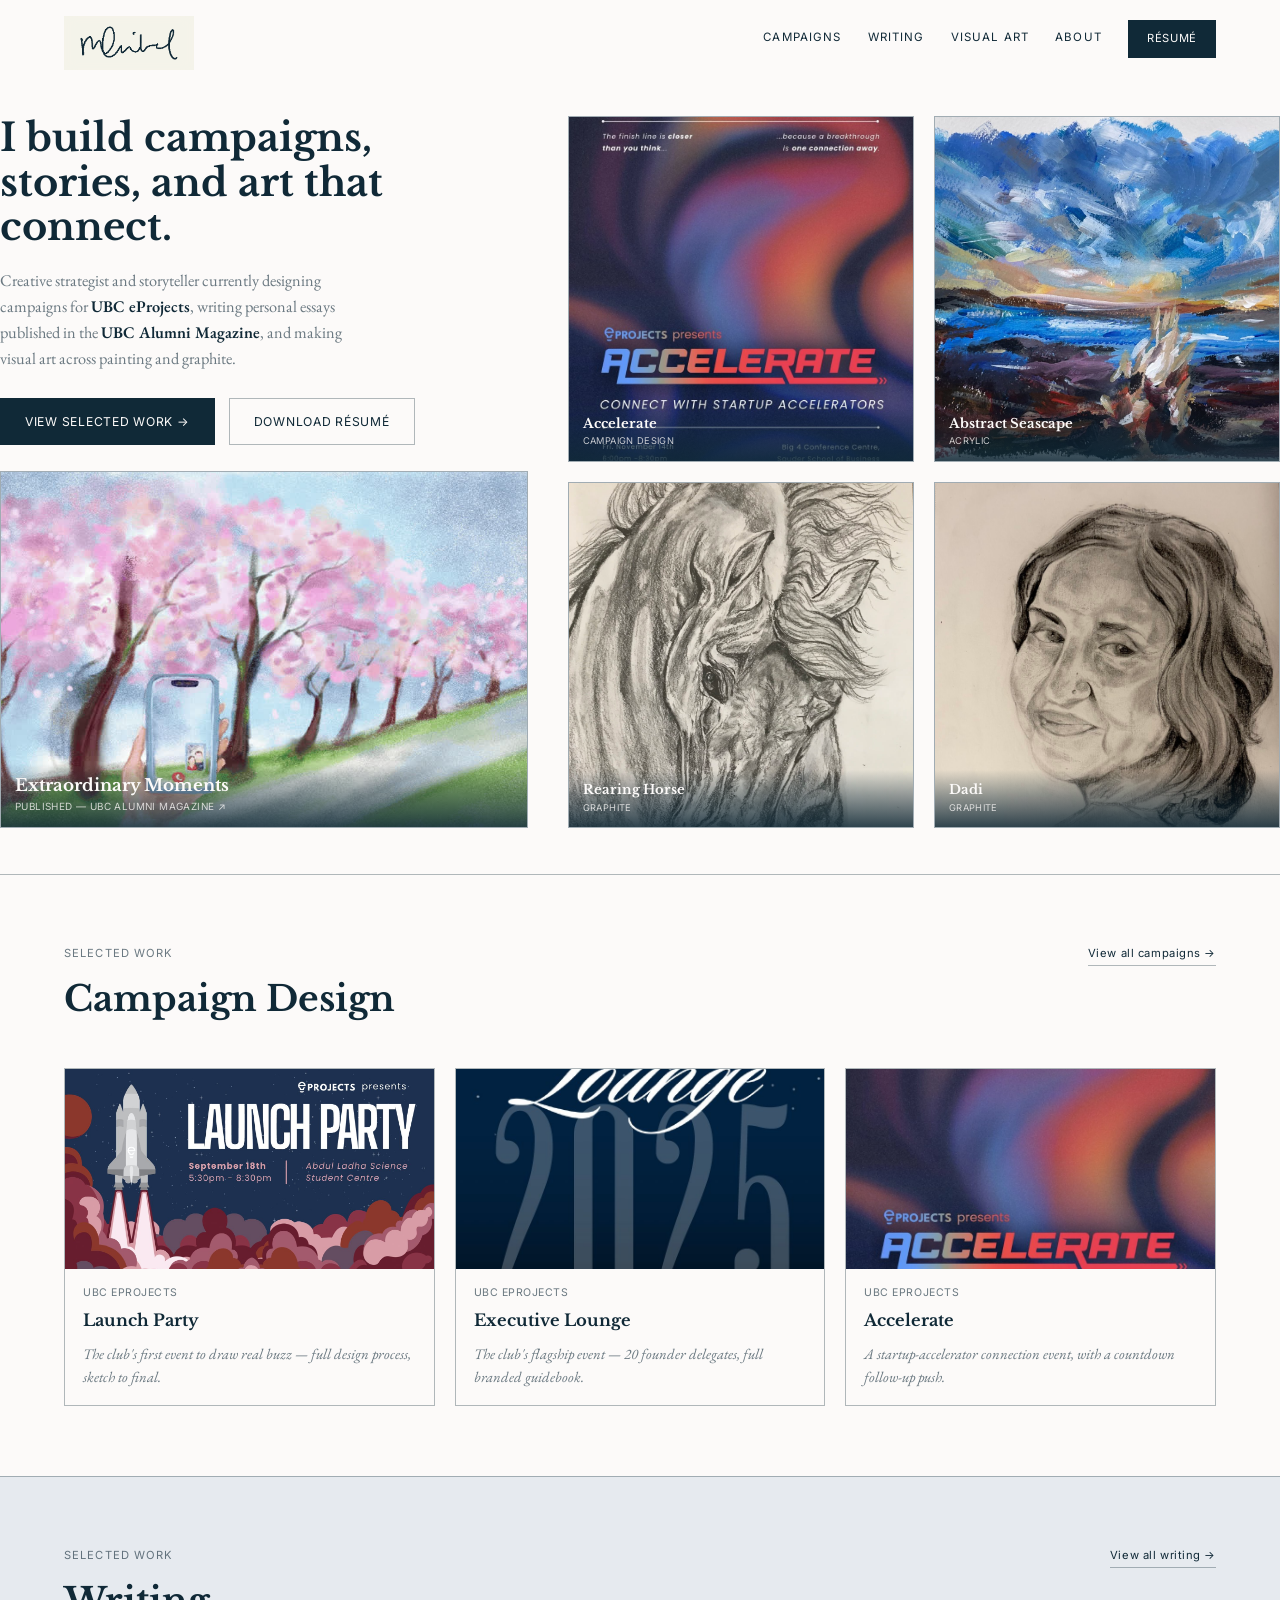
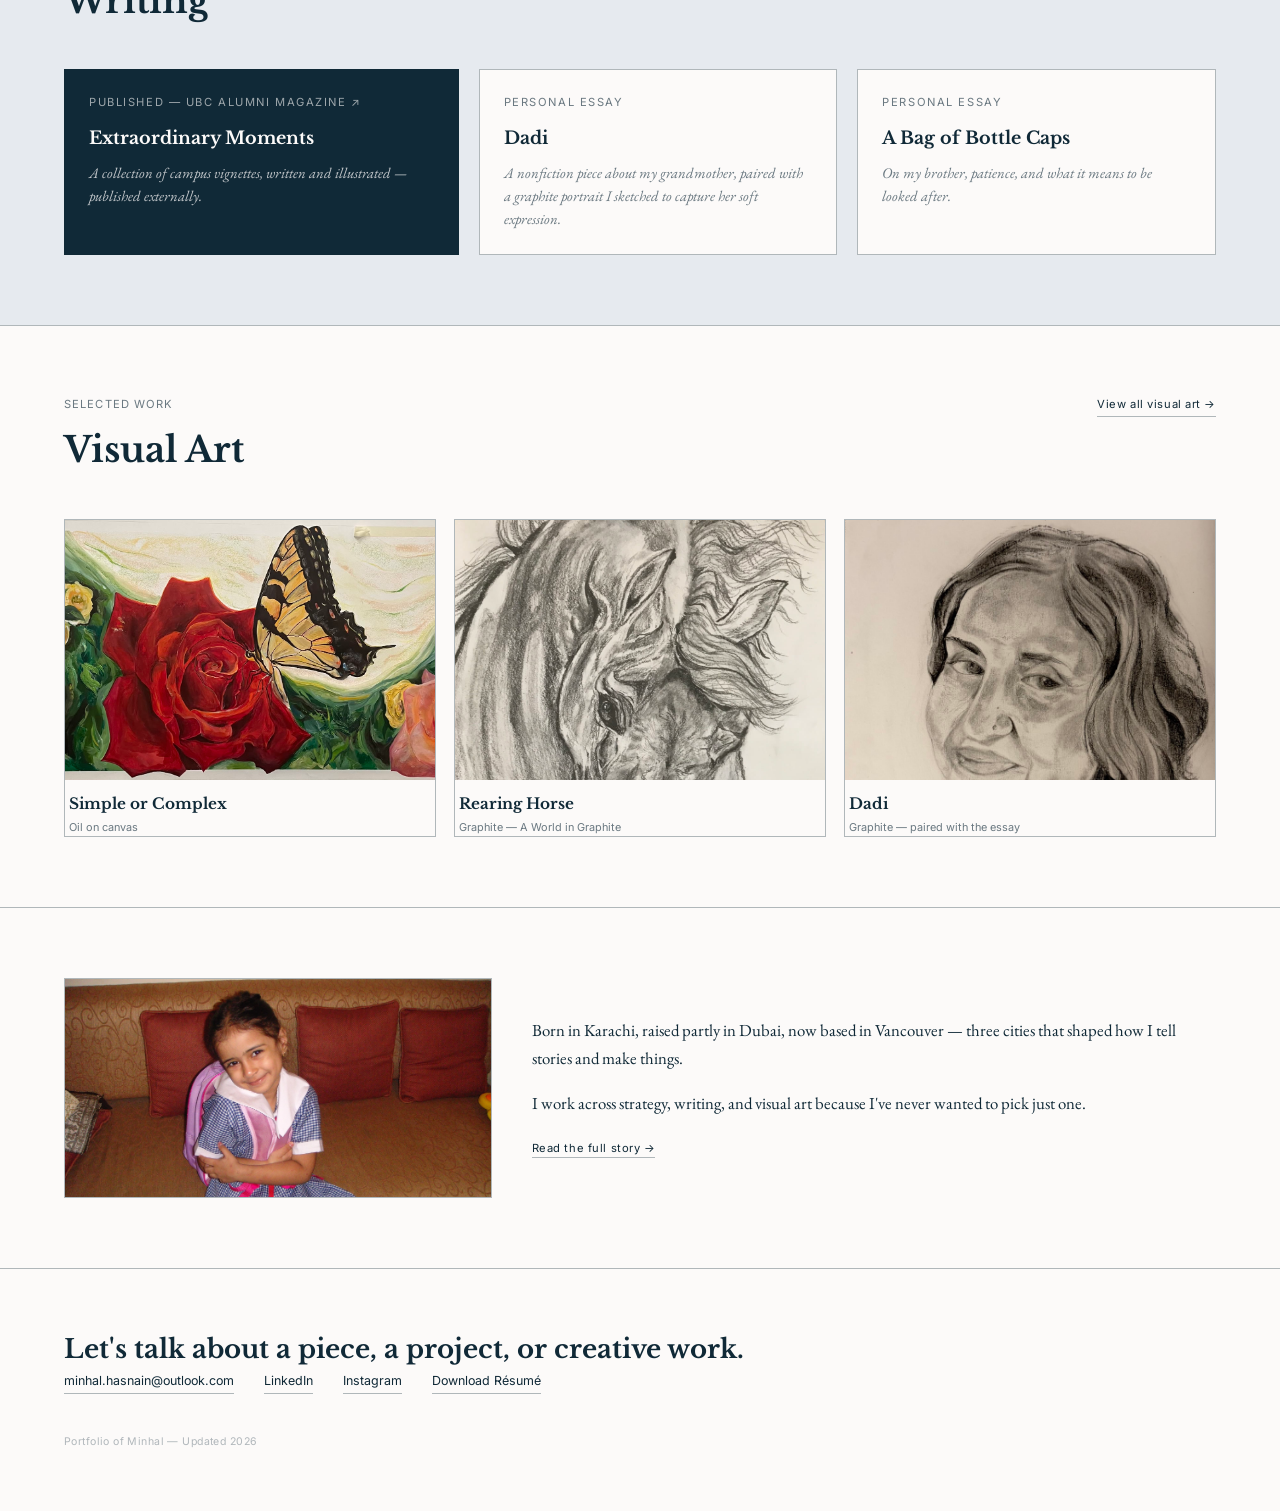
==== commit 6f4754b1: "Add files via upload" ====
--- a/index.html
+++ b/index.html
@@ -145,7 +145,7 @@
 
 <a class="mark" href="index.html"><img src="images/signature.png" alt="Minhal — signature"></a>
 <nav class="nav-desktop">
-  <a class="nav-link" href="work.html">Work</a>
+  <a class="nav-link" href="work.html">Campaigns</a>
   <a class="nav-link" href="writing.html">Writing</a>
   <a class="nav-link" href="art.html">Visual Art</a>
   <a class="nav-link" href="about.html">About</a>
@@ -153,7 +153,7 @@
 </nav>
 <div class="nav-mobile-toggle" id="hamburger"><span></span></div>
 <div class="mobile-menu" id="mobileMenu">
-  <a class="mobile-link" href="work.html">Work</a>
+  <a class="mobile-link" href="work.html">Campaigns</a>
   <a class="mobile-link" href="writing.html">Writing</a>
   <a class="mobile-link" href="art.html">Visual Art</a>
   <a class="mobile-link" href="about.html">About</a>
@@ -328,10 +328,10 @@
 
 <footer id="contact">
   <div class="wrap">
-    <h2 class="display">Let's talk about a piece, a project, or a commission.</h2>
-    <div class="contact-row">
+    <h2 class="display">Let's talk about a piece, a project, or creative work.</h2>
+        <div class="contact-row">
       <a href="mailto:minhal.hasnain@outlook.com">minhal.hasnain@outlook.com</a>
-      <a href="#">LinkedIn</a>
+      <a href="https://www.linkedin.com/in/minhal-hasnain-a8464b2b0/" target="_blank" rel="noopener">LinkedIn</a>
       <a href="https://www.instagram.com/spilling.ink.mh/" target="_blank" rel="noopener">Instagram</a>
       <a href="#">Download Résumé</a>
     </div>
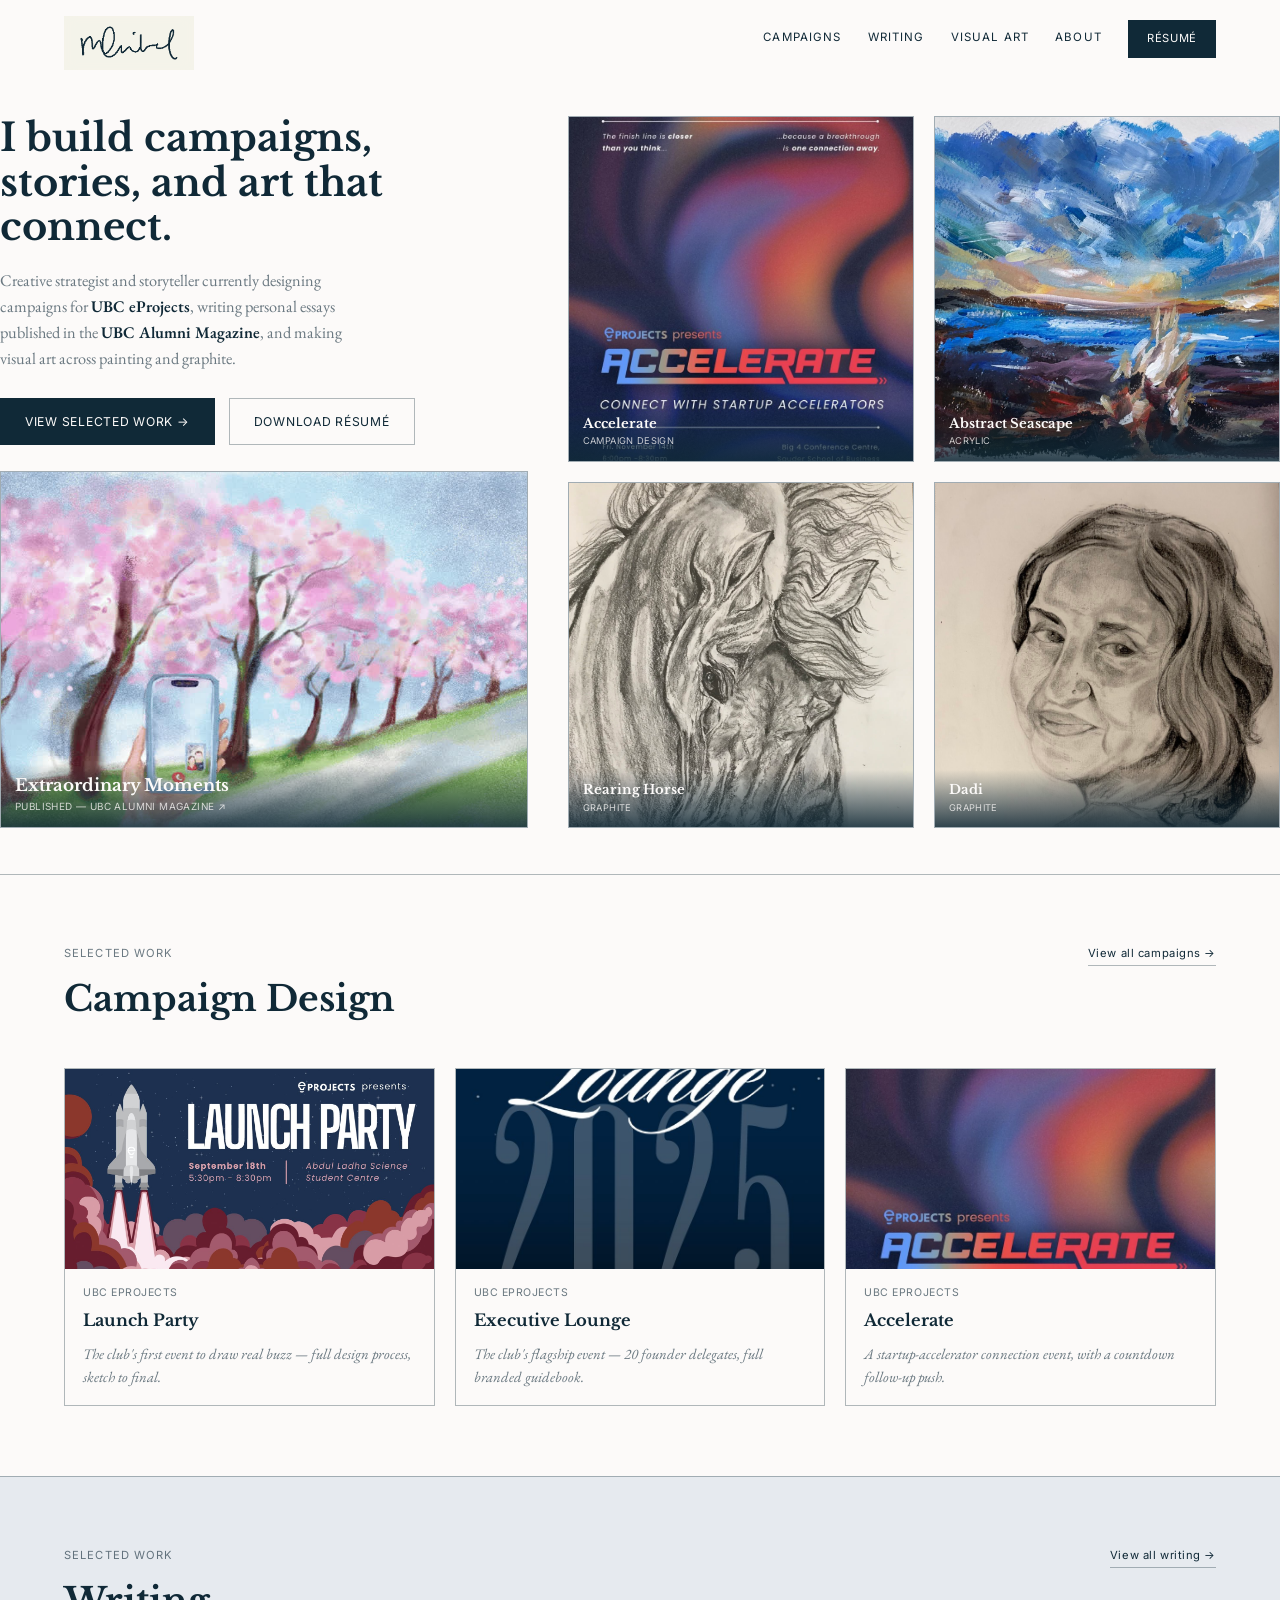
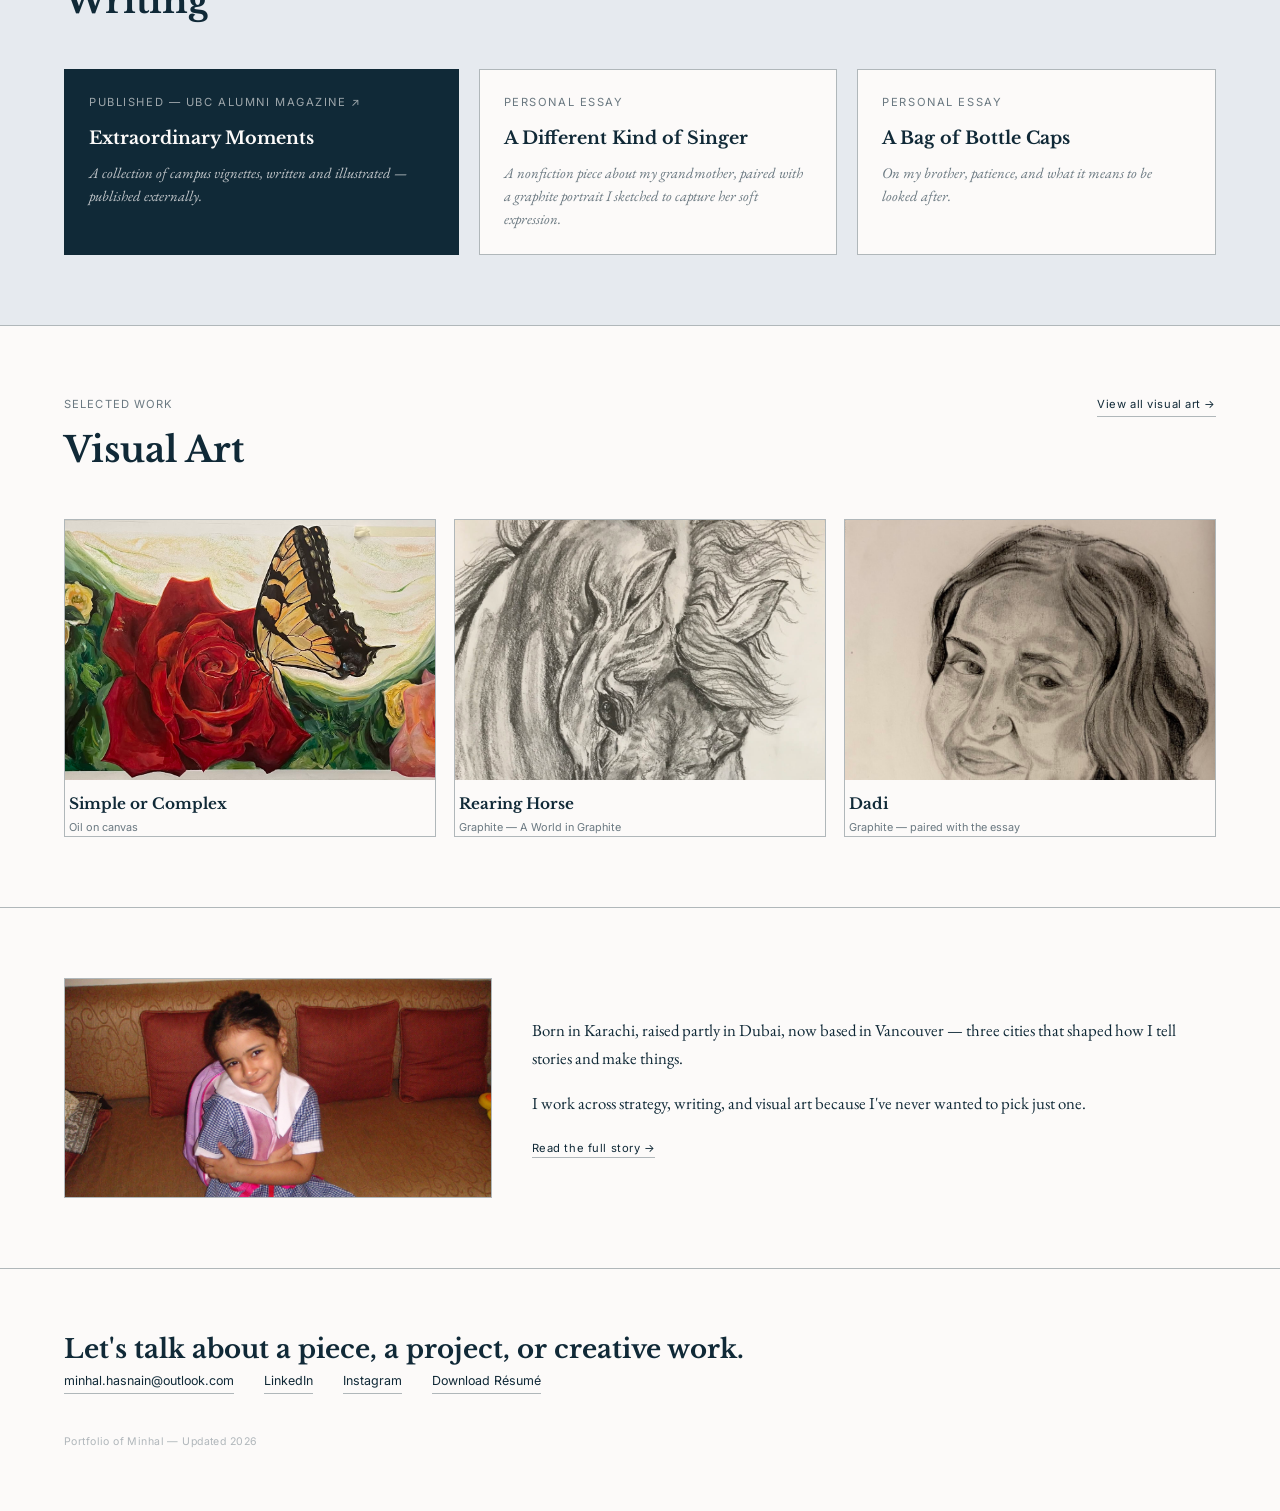
==== commit 3cfafa6f: "Add files via upload" ====
--- a/index.html
+++ b/index.html
@@ -127,12 +127,6 @@
   .about-strip { display: grid; grid-template-columns: 1fr 1.6fr; gap: 40px; align-items: center; }
   .about-strip img { width: 100%; height: 220px; object-fit: cover; border: 1px solid var(--navy-faint); object-position: center 15%; }
   .about-strip p { font-family: 'EB Garamond', serif; font-size: 1.05rem; line-height: 1.7; margin-bottom: 16px; }
-
-  /* ---------- FOOTER ---------- */
-  footer { padding: 60px 0; border-top: 1px solid var(--navy-faint); }
-  .contact-row { display: flex; gap: 30px; flex-wrap: wrap; font-family: 'Inter', sans-serif; font-size: 0.78rem; }
-  .contact-row a { border-bottom: 1px solid var(--navy-faint); padding-bottom: 2px; }
-  .fine-print { margin-top: 40px; font-family: 'Inter', sans-serif; font-size: 0.66rem; color: var(--navy-faint); letter-spacing: 0.04em; }
 
   @media (max-width: 860px) {
     .campaign-grid, .art-grid { grid-template-columns: 1fr; }
@@ -275,7 +269,7 @@
       </a>
       <a class="writing-card" href="essay-dadi.html">
         <div class="genre label">Personal Essay</div>
-        <h3>Dadi</h3>
+        <h3>A Different Kind of Singer</h3>
         <p>A nonfiction piece about my grandmother, paired with a graphite portrait I sketched to capture her soft expression.</p>
       </a>
       <a class="writing-card" href="essay-bottle-caps.html">
--- a/style.css
+++ b/style.css
@@ -139,3 +139,9 @@
 .fill-b { background: linear-gradient(160deg, var(--navy), var(--teal)); }
 .fill-c { background: linear-gradient(200deg, var(--grey), var(--teal)); }
 .fill-d { background: linear-gradient(120deg, var(--cream), var(--navy) 140%); }
+
+/* ---------- FOOTER (shared across every page) ---------- */
+footer { padding: 60px 0; border-top: 1px solid var(--navy-faint); }
+.contact-row { display: flex; gap: 30px; flex-wrap: wrap; font-family: 'Inter', sans-serif; font-size: 0.78rem; }
+.contact-row a { border-bottom: 1px solid var(--navy-faint); padding-bottom: 2px; }
+.fine-print { margin-top: 40px; font-family: 'Inter', sans-serif; font-size: 0.66rem; color: var(--navy-faint); letter-spacing: 0.04em; }
